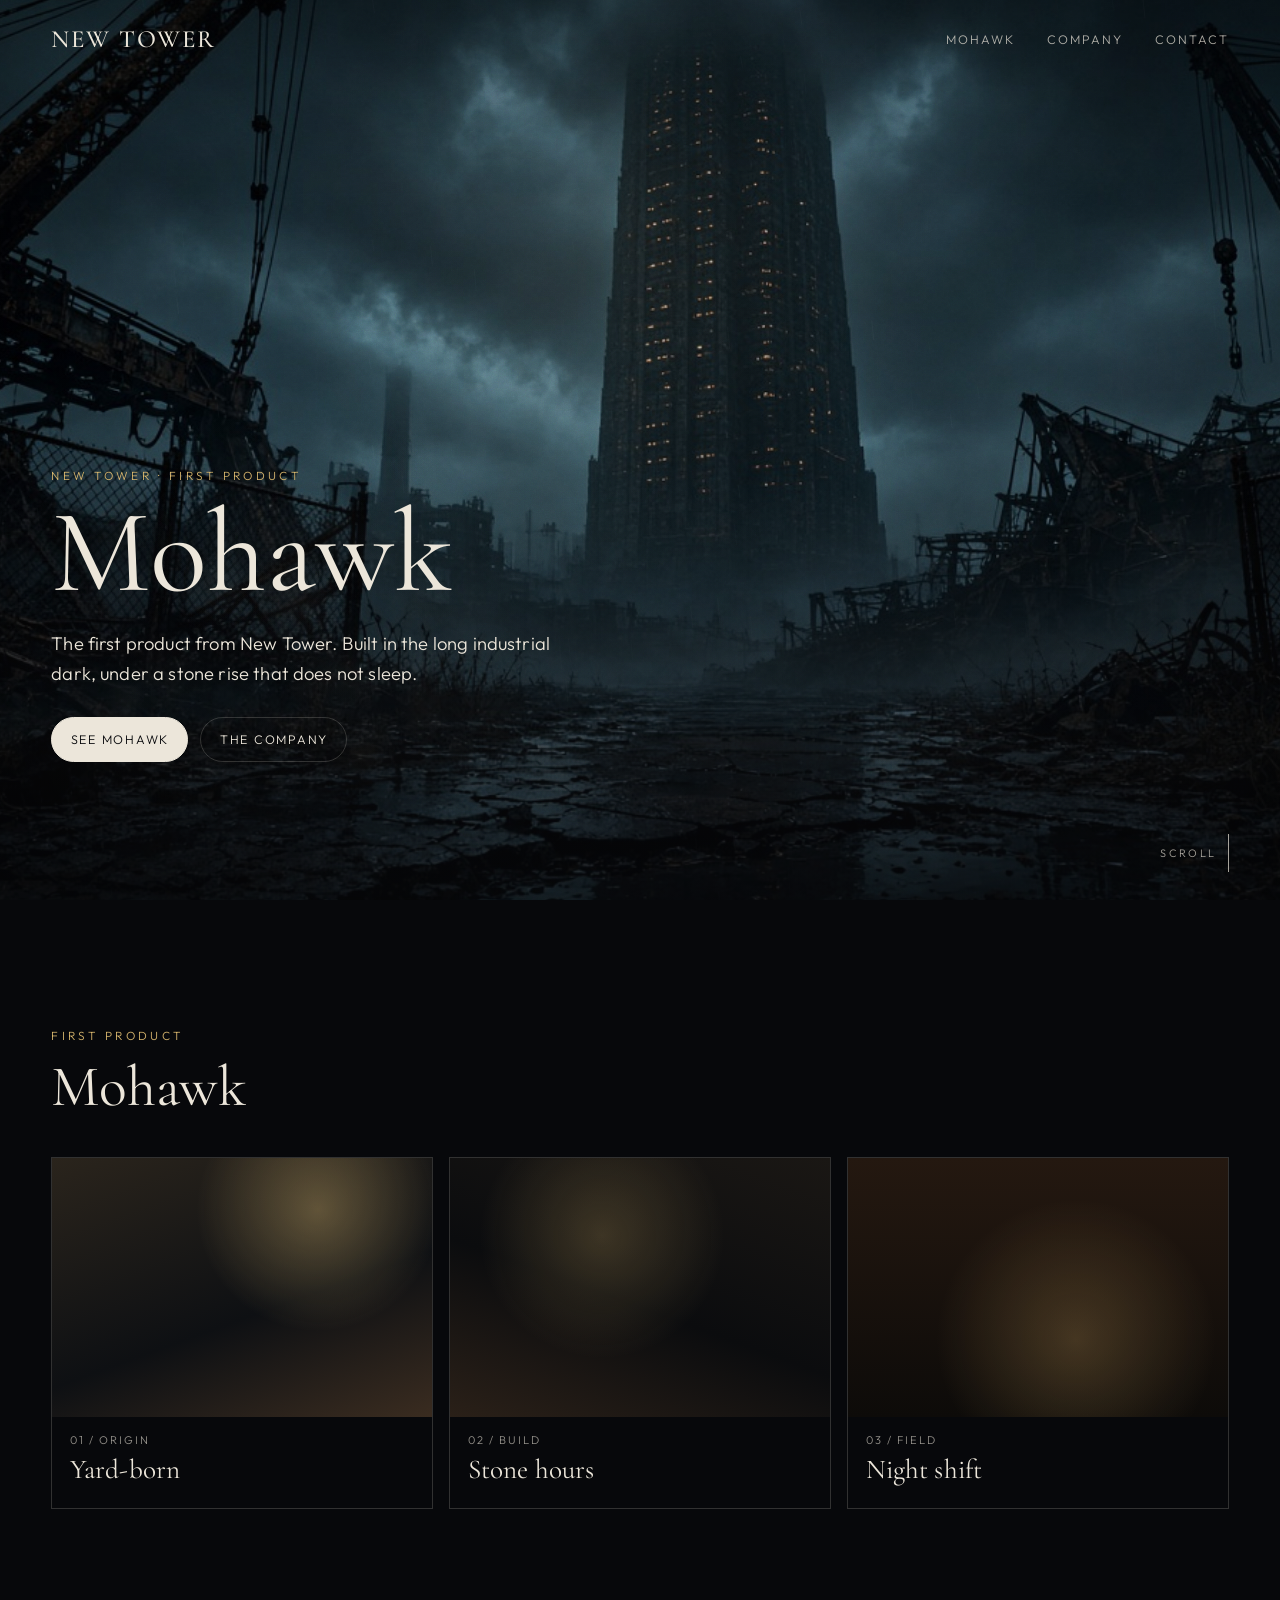
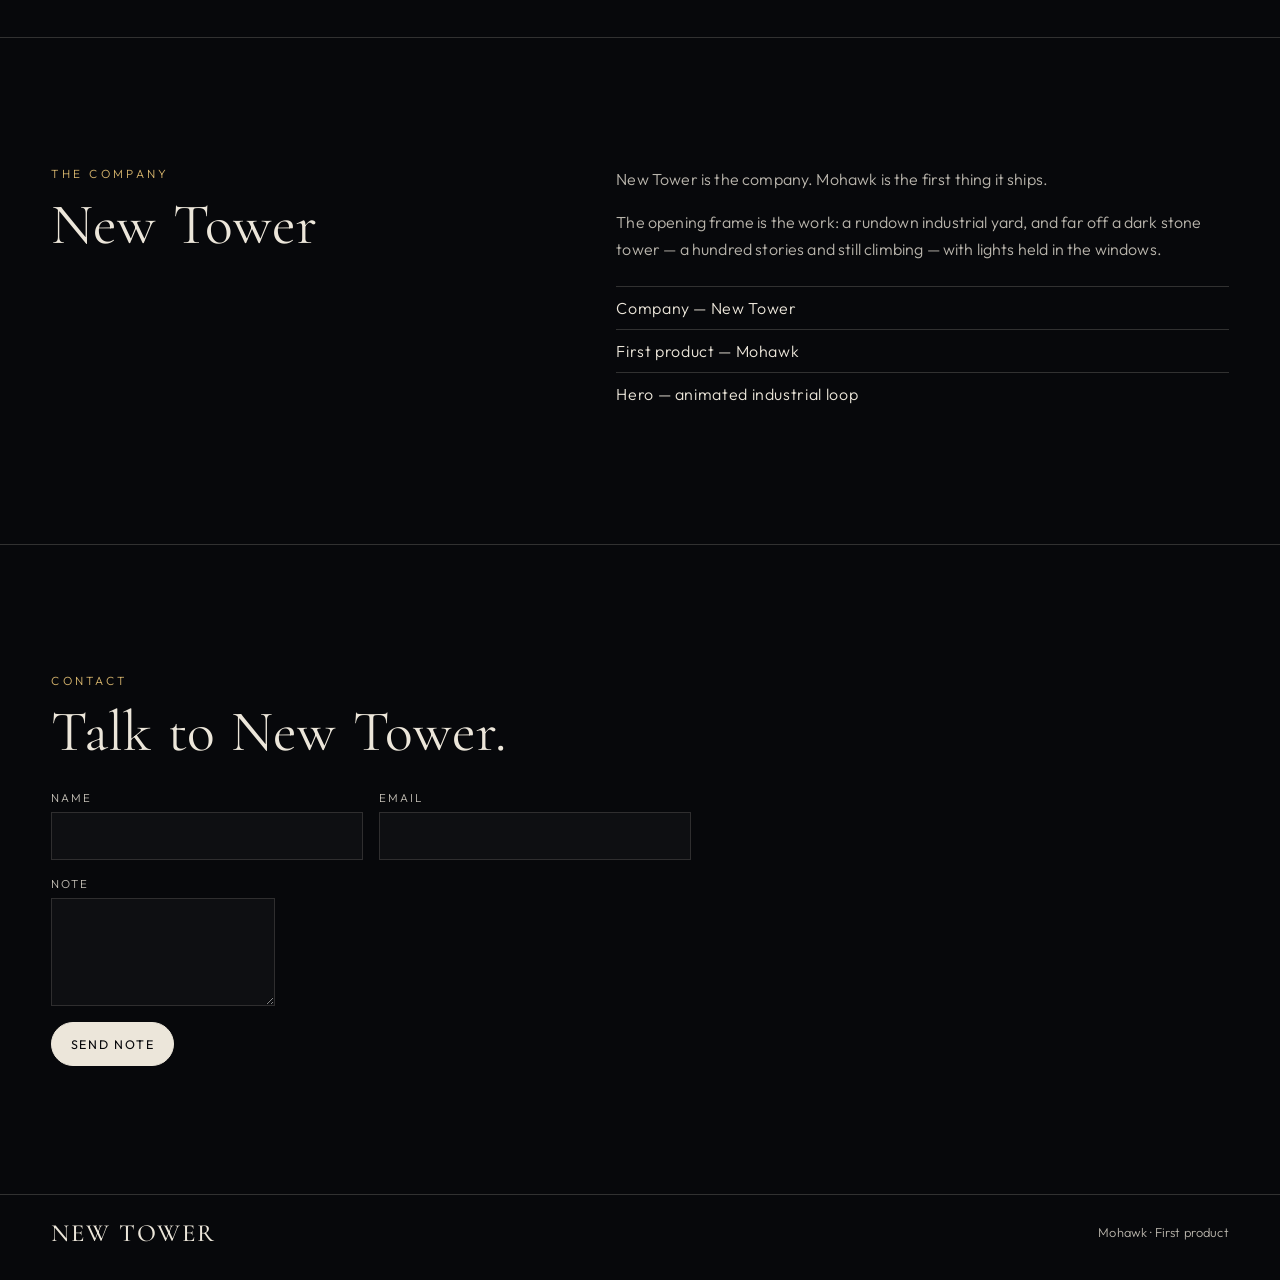
==== index.html @ 983c467b "Save the New Tower site with the Mohawk industrial hero. Co-authored-by: Cursor <cursoragent@cursor." ====
<!DOCTYPE html>
<html lang="en">
  <head>
    <meta charset="UTF-8" />
    <meta name="viewport" content="width=device-width, initial-scale=1.0" />
    <title>New Tower — Mohawk</title>
    <meta
      name="description"
      content="New Tower. Mohawk is the first product."
    />
    <link rel="preconnect" href="https://fonts.googleapis.com" />
    <link rel="preconnect" href="https://fonts.gstatic.com" crossorigin />
    <link
      href="https://fonts.googleapis.com/css2?family=Cormorant+Garamond:ital,wght@0,400;0,500;0,600;1,400&family=Outfit:wght@300;400;500;600&display=swap"
      rel="stylesheet"
    />
    <link rel="stylesheet" href="css/hero.css" />
  </head>
  <body>
    <section class="hero" aria-label="Introduction">
      <div class="hero-media" aria-hidden="true">
        <canvas id="hero-canvas"></canvas>
        <div class="hero-wash"></div>
        <div class="hero-grain"></div>
        <div class="hero-vignette"></div>
      </div>

      <header class="nav">
        <a class="logo" href="#">New Tower</a>
        <nav>
          <a href="#mohawk">Mohawk</a>
          <a href="#company">Company</a>
          <a href="#contact">Contact</a>
        </nav>
      </header>

      <div class="hero-copy">
        <p class="eyebrow">New Tower · First product</p>
        <h1>Mohawk</h1>
        <p class="lede">
          The first product from New Tower. Built in the long industrial dark,
          under a stone rise that does not sleep.
        </p>
        <div class="actions">
          <a class="btn primary" href="#mohawk">See Mohawk</a>
          <a class="btn ghost" href="#company">The company</a>
        </div>
      </div>

      <div class="hero-meta">
        <a class="scroll" href="#mohawk">
          <span>Scroll</span>
          <i></i>
        </a>
      </div>
    </section>

    <main>
      <section class="section" id="mohawk">
        <div class="section-head">
          <p class="kicker">First product</p>
          <h2>Mohawk</h2>
        </div>
        <div class="work-grid">
          <article class="card card-a">
            <div class="still"></div>
            <div class="card-copy">
              <p>01 / Origin</p>
              <h3>Yard-born</h3>
            </div>
          </article>
          <article class="card card-b">
            <div class="still"></div>
            <div class="card-copy">
              <p>02 / Build</p>
              <h3>Stone hours</h3>
            </div>
          </article>
          <article class="card card-c">
            <div class="still"></div>
            <div class="card-copy">
              <p>03 / Field</p>
              <h3>Night shift</h3>
            </div>
          </article>
        </div>
      </section>

      <section class="section studio" id="company">
        <div class="studio-grid">
          <div>
            <p class="kicker">The company</p>
            <h2>New Tower</h2>
          </div>
          <div class="studio-copy">
            <p>
              New Tower is the company. Mohawk is the first thing it ships.
            </p>
            <p>
              The opening frame is the work: a rundown industrial yard, and
              far off a dark stone tower — a hundred stories and still
              climbing — with lights held in the windows.
            </p>
            <ul>
              <li>Company — New Tower</li>
              <li>First product — Mohawk</li>
              <li>Hero — animated industrial loop</li>
            </ul>
          </div>
        </div>
      </section>

      <section class="section" id="contact">
        <div class="contact-panel">
          <p class="kicker">Contact</p>
          <h2>Talk to New Tower.</h2>
          <form class="contact-form" action="#" method="post">
            <label>
              Name
              <input type="text" name="name" autocomplete="name" required />
            </label>
            <label>
              Email
              <input type="email" name="email" autocomplete="email" required />
            </label>
            <label class="full">
              Note
              <textarea name="project" rows="4" required></textarea>
            </label>
            <button class="btn primary" type="submit">Send note</button>
          </form>
          <p class="form-status" hidden></p>
        </div>
      </section>
    </main>

    <footer class="footer">
      <a class="logo" href="#">New Tower</a>
      <p>Mohawk · First product</p>
    </footer>

    <script src="js/hero.js"></script>
  </body>
</html>
---- css/hero.css ----
:root {
  --ink: #07080b;
  --fog: #ece6da;
  --gold: #d7b56d;
  --line: rgba(236, 230, 218, 0.18);
  --ease: cubic-bezier(0.22, 1, 0.36, 1);
}

*,
*::before,
*::after {
  box-sizing: border-box;
}

html {
  scroll-behavior: smooth;
}

body {
  margin: 0;
  background: var(--ink);
  color: var(--fog);
  font-family: Outfit, system-ui, sans-serif;
  font-weight: 300;
  letter-spacing: 0.01em;
}

a {
  color: inherit;
  text-decoration: none;
}

.hero {
  position: relative;
  isolation: isolate;
  min-height: 100svh;
  overflow: hidden;
  display: grid;
  grid-template-rows: auto 1fr auto;
  padding: 1.5rem clamp(1.25rem, 4vw, 3.5rem) 1.75rem;
}

.hero-media,
.hero-media canvas,
.hero-wash,
.hero-grain,
.hero-vignette {
  position: absolute;
  inset: 0;
}

.hero-media {
  z-index: -1;
}

.hero-media canvas {
  width: 100%;
  height: 100%;
  object-fit: cover;
}

.hero-wash {
  background:
    linear-gradient(180deg, rgba(7, 8, 11, 0.22) 0%, rgba(7, 8, 11, 0.06) 38%, rgba(7, 8, 11, 0.72) 100%);
}

.hero-grain {
  opacity: 0.14;
  mix-blend-mode: overlay;
  pointer-events: none;
  background-image: url("data:image/svg+xml,%3Csvg xmlns='http://www.w3.org/2000/svg' width='180' height='180'%3E%3Cfilter id='n'%3E%3CfeTurbulence type='fractalNoise' baseFrequency='.85' numOctaves='4' stitchTiles='stitch'/%3E%3C/filter%3E%3Crect width='100%25' height='100%25' filter='url(%23n)'/%3E%3C/svg%3E");
  animation: grain 0.45s steps(2) infinite;
}

.hero-vignette {
  box-shadow: inset 0 0 12rem 2rem rgba(0, 0, 0, 0.28);
  pointer-events: none;
}

.nav,
.hero-copy,
.hero-meta {
  position: relative;
  z-index: 1;
}

.nav {
  display: flex;
  align-items: center;
  justify-content: space-between;
  gap: 1rem;
}

.logo {
  font-family: "Cormorant Garamond", Georgia, serif;
  font-size: 1.55rem;
  font-weight: 500;
  letter-spacing: 0.08em;
  text-transform: uppercase;
}

.nav nav {
  display: flex;
  gap: clamp(1rem, 3vw, 2rem);
  font-size: 0.78rem;
  letter-spacing: 0.16em;
  text-transform: uppercase;
}

.nav nav a {
  opacity: 0.72;
  transition: opacity 0.25s ease;
}

.nav nav a:hover,
.nav nav a:focus-visible {
  opacity: 1;
}

.hero-copy {
  align-self: end;
  max-width: 42rem;
  padding-bottom: clamp(2rem, 8vh, 5rem);
}

.eyebrow,
.kicker {
  margin: 0 0 1rem;
  font-size: 0.74rem;
  letter-spacing: 0.28em;
  text-transform: uppercase;
  color: var(--gold);
}

.hero-copy h1,
.section h2 {
  margin: 0;
  font-family: "Cormorant Garamond", Georgia, serif;
  font-weight: 400;
  letter-spacing: 0;
  word-spacing: 0.06em;
}

.hero-copy h1 {
  font-size: clamp(3.4rem, 10vw, 7.4rem);
  line-height: 0.92;
  animation: rise 1.15s var(--ease) 0.12s both;
}

.hero-copy h1 em {
  font-style: italic;
  color: #f4ecde;
}

.eyebrow {
  animation: rise 1.15s var(--ease) both;
}

.lede {
  max-width: 32rem;
  margin: 1.35rem 0 0;
  font-size: clamp(1rem, 2vw, 1.15rem);
  line-height: 1.6;
  opacity: 0.78;
  animation: rise 1.15s var(--ease) 0.24s both;
}

.actions {
  display: flex;
  flex-wrap: wrap;
  gap: 0.75rem;
  margin-top: 1.8rem;
  animation: rise 1.15s var(--ease) 0.36s both;
}

.btn {
  display: inline-flex;
  align-items: center;
  justify-content: center;
  min-height: 2.8rem;
  padding: 0 1.15rem;
  border: 1px solid var(--line);
  border-radius: 999px;
  font-size: 0.78rem;
  letter-spacing: 0.14em;
  text-transform: uppercase;
  background: transparent;
  color: var(--fog);
  cursor: pointer;
  font-family: inherit;
  transition: background 0.25s ease, color 0.25s ease, border-color 0.25s ease;
}

.btn.primary {
  background: var(--fog);
  color: var(--ink);
  border-color: var(--fog);
}

.btn.primary:hover,
.btn.primary:focus-visible {
  background: var(--gold);
  border-color: var(--gold);
}

.btn.ghost:hover,
.btn.ghost:focus-visible {
  border-color: var(--fog);
}

.hero-meta {
  display: flex;
  align-items: end;
  justify-content: flex-end;
  gap: 1rem;
}

.scroll {
  display: flex;
  align-items: center;
  gap: 0.7rem;
  font-size: 0.68rem;
  letter-spacing: 0.22em;
  text-transform: uppercase;
  opacity: 0.7;
}

.scroll i {
  width: 1px;
  height: 2.4rem;
  background: var(--fog);
  transform-origin: top;
  animation: draw 1.8s var(--ease) infinite;
}

.section {
  padding: clamp(4.5rem, 12vw, 8rem) clamp(1.25rem, 4vw, 3.5rem);
}

.section-head {
  max-width: 36rem;
  margin-bottom: 2.5rem;
}

.section h2 {
  font-size: clamp(2.2rem, 5vw, 3.6rem);
  line-height: 1;
}

.work-grid {
  display: grid;
  grid-template-columns: repeat(3, 1fr);
  gap: 1rem;
}

.card {
  display: grid;
  min-height: 22rem;
  overflow: hidden;
  border: 1px solid var(--line);
}

.still {
  min-height: 16rem;
}

.card-a .still {
  background:
    radial-gradient(circle at 70% 20%, rgba(232, 196, 120, 0.35), transparent 36%),
    linear-gradient(160deg, #2a241c, #0e1013 58%, #3a2c20);
}

.card-b .still {
  background:
    radial-gradient(circle at 40% 30%, rgba(180, 150, 90, 0.28), transparent 42%),
    linear-gradient(200deg, #1a1714, #0b0c0e 55%, #2a2018);
}

.card-c .still {
  background:
    radial-gradient(circle at 60% 70%, rgba(240, 190, 110, 0.22), transparent 48%),
    linear-gradient(180deg, #241810, #0d0b09);
}

.card-copy {
  padding: 1rem 1.1rem 1.15rem;
}

.card-copy p {
  margin: 0 0 0.35rem;
  font-size: 0.7rem;
  letter-spacing: 0.18em;
  text-transform: uppercase;
  opacity: 0.62;
}

.card-copy h3 {
  margin: 0;
  font-family: "Cormorant Garamond", Georgia, serif;
  font-size: 1.7rem;
  font-weight: 400;
}

.studio {
  border-top: 1px solid var(--line);
  border-bottom: 1px solid var(--line);
}

.studio-grid {
  display: grid;
  grid-template-columns: minmax(0, 0.9fr) minmax(0, 1.1fr);
  gap: clamp(1.5rem, 5vw, 5rem);
  align-items: start;
}

.studio-copy p,
.footer p {
  margin: 0 0 1rem;
  line-height: 1.7;
  opacity: 0.78;
}

.studio-copy ul {
  margin: 1.4rem 0 0;
  padding: 0;
  list-style: none;
}

.studio-copy li {
  padding: 0.7rem 0;
  border-top: 1px solid var(--line);
  letter-spacing: 0.04em;
}

.contact-panel {
  max-width: 40rem;
}

.contact-form {
  display: grid;
  grid-template-columns: 1fr 1fr;
  gap: 1rem;
  margin-top: 1.8rem;
}

.contact-form label {
  display: grid;
  gap: 0.45rem;
  font-size: 0.72rem;
  letter-spacing: 0.16em;
  text-transform: uppercase;
  opacity: 0.82;
}

.contact-form .full,
.contact-form .btn {
  grid-column: 1 / -1;
  justify-self: start;
}

.contact-form input,
.contact-form textarea {
  width: 100%;
  padding: 0.8rem 0.85rem;
  border: 1px solid var(--line);
  background: rgba(236, 230, 218, 0.04);
  color: var(--fog);
  font: inherit;
  font-size: 1rem;
  letter-spacing: 0;
  text-transform: none;
}

.contact-form input:focus,
.contact-form textarea:focus {
  outline: 1px solid var(--gold);
}

.form-status {
  margin: 1rem 0 0;
  color: var(--gold);
}

.footer {
  display: flex;
  justify-content: space-between;
  align-items: center;
  gap: 1rem;
  padding: 1.4rem clamp(1.25rem, 4vw, 3.5rem) 2rem;
  border-top: 1px solid var(--line);
}

.footer p {
  margin: 0;
  font-size: 0.8rem;
}

@keyframes rise {
  from {
    opacity: 0;
    transform: translateY(1.4rem);
  }
  to {
    opacity: 1;
    transform: none;
  }
}

@keyframes grain {
  0% { transform: translate(0, 0); }
  25% { transform: translate(-2%, 1%); }
  50% { transform: translate(1%, -2%); }
  75% { transform: translate(2%, 2%); }
  100% { transform: translate(0, 0); }
}

@keyframes draw {
  0% { transform: scaleY(0); opacity: 0; }
  40% { transform: scaleY(1); opacity: 1; }
  100% { transform: scaleY(1) translateY(0.6rem); opacity: 0; }
}

@media (max-width: 860px) {
  .work-grid,
  .studio-grid,
  .contact-form {
    grid-template-columns: 1fr;
  }
}

@media (max-width: 720px) {
  .nav nav {
    display: none;
  }

  .hero-copy h1 {
    font-size: clamp(3rem, 16vw, 4.6rem);
  }

  .footer {
    flex-direction: column;
    align-items: flex-start;
  }
}

@media (prefers-reduced-motion: reduce) {
  html {
    scroll-behavior: auto;
  }

  .eyebrow,
  .hero-copy h1,
  .lede,
  .actions,
  .hero-grain,
  .scroll i {
    animation: none;
  }
}
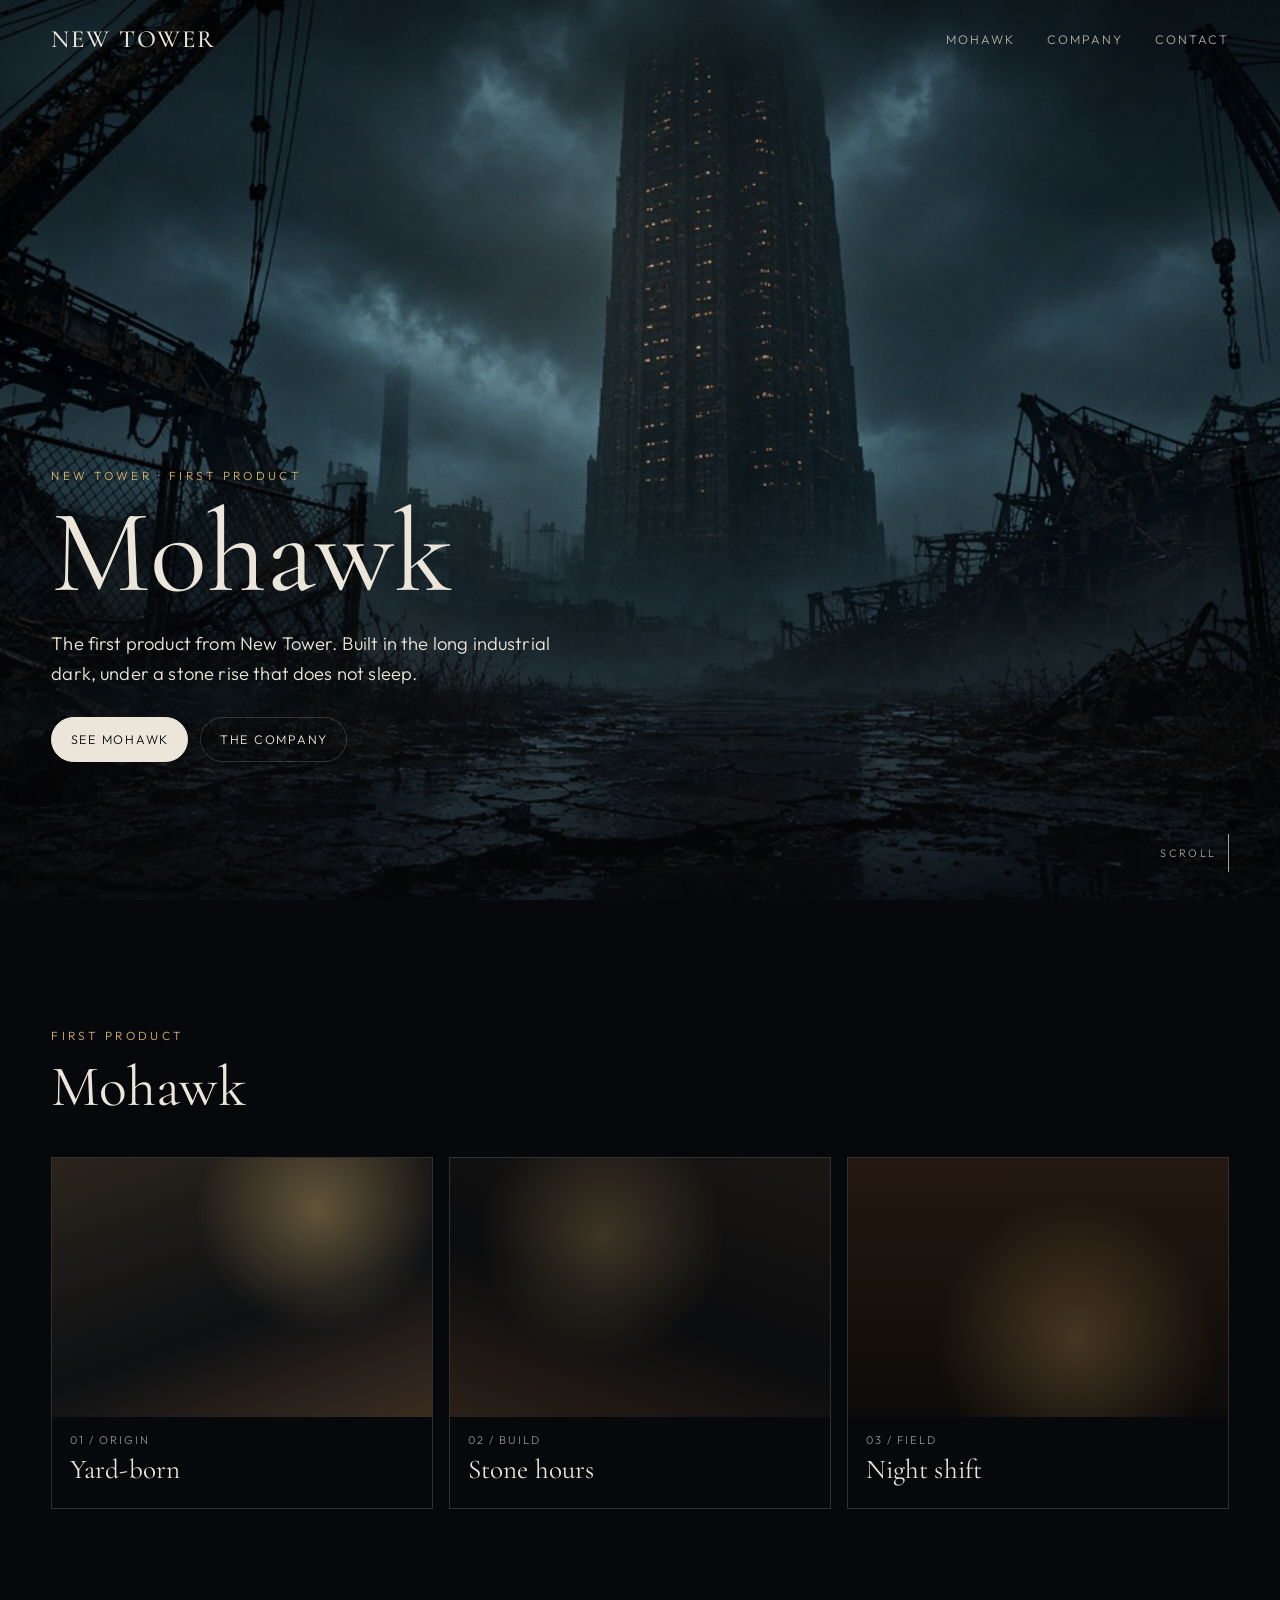
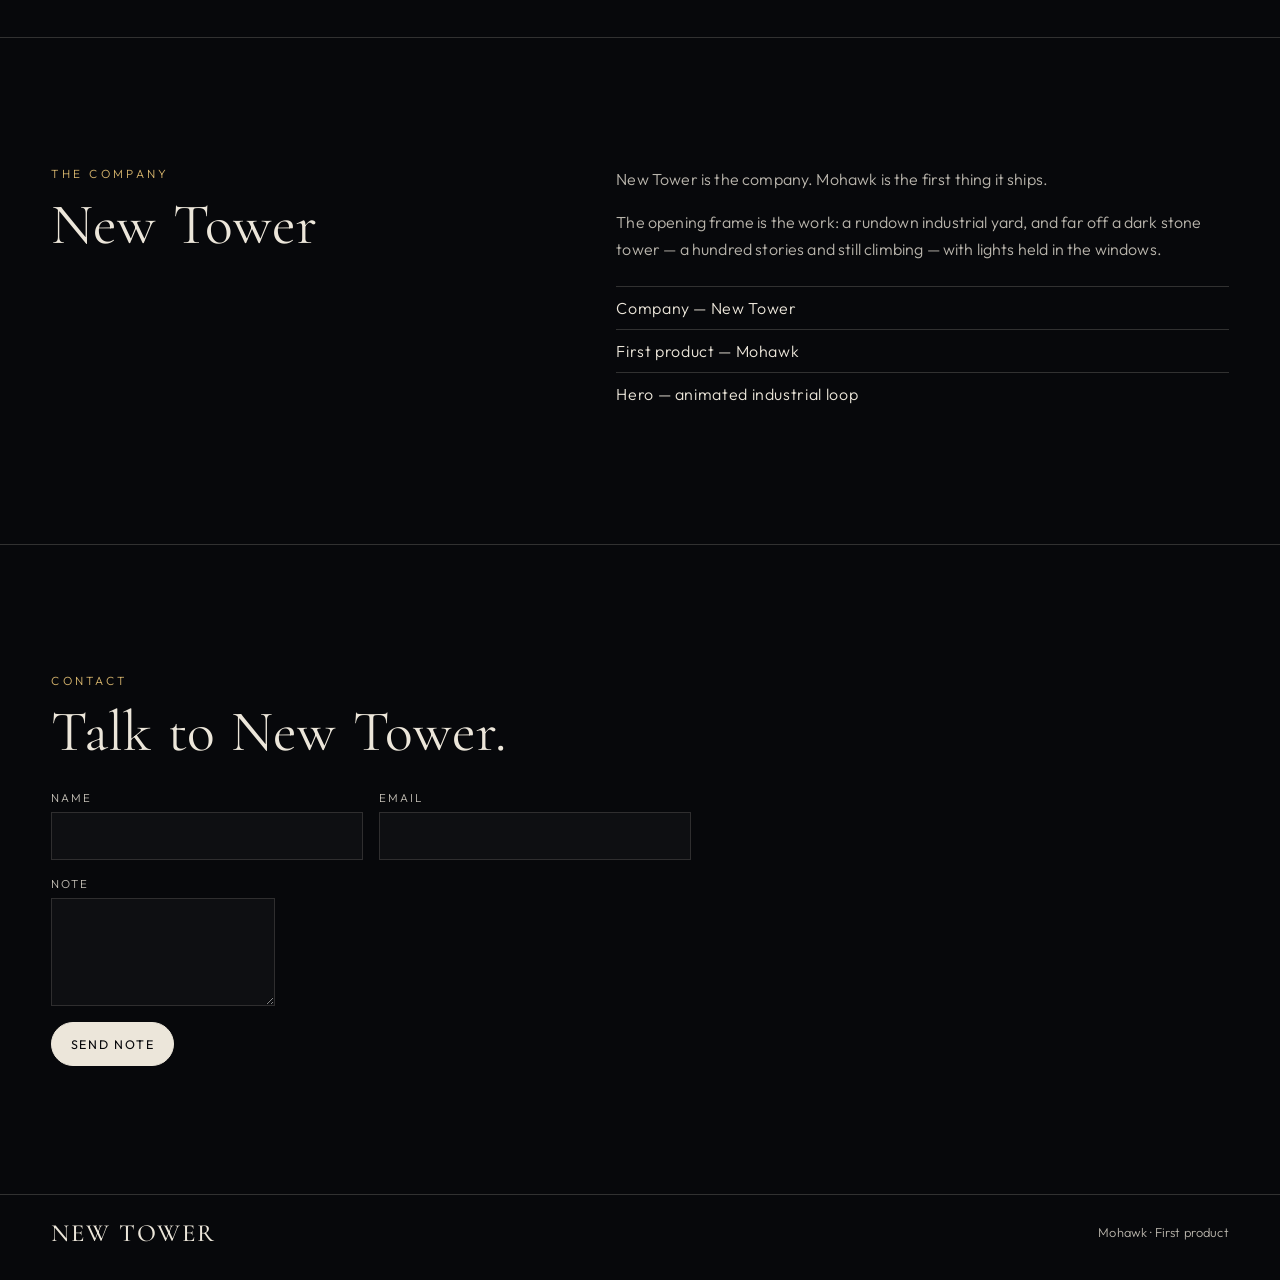
==== commit eb2a0524: "Give Mohawk and Company their own cinematic hero pages. Co-authored-by: Cursor <cursoragent@cursor.c" ====
--- a/index.html
+++ b/index.html
@@ -28,8 +28,8 @@
       <header class="nav">
         <a class="logo" href="#">New Tower</a>
         <nav>
-          <a href="#mohawk">Mohawk</a>
-          <a href="#company">Company</a>
+          <a href="mohawk.html">Mohawk</a>
+          <a href="company.html">Company</a>
           <a href="#contact">Contact</a>
         </nav>
       </header>
@@ -42,8 +42,8 @@
           under a stone rise that does not sleep.
         </p>
         <div class="actions">
-          <a class="btn primary" href="#mohawk">See Mohawk</a>
-          <a class="btn ghost" href="#company">The company</a>
+          <a class="btn primary" href="mohawk.html">See Mohawk</a>
+          <a class="btn ghost" href="company.html">The company</a>
         </div>
       </div>
 
--- a/css/hero.css
+++ b/css/hero.css
@@ -443,6 +443,21 @@
   }
 }
 
+.hero-mohawk .hero-wash {
+  background:
+    linear-gradient(180deg, rgba(7, 8, 11, 0.2) 0%, rgba(7, 8, 11, 0.06) 40%, rgba(7, 8, 11, 0.7) 100%);
+}
+
+.hero-mohawk .nav a[aria-current="page"],
+.hero-company .nav a[aria-current="page"] {
+  opacity: 1;
+}
+
+.hero-company .hero-wash {
+  background:
+    linear-gradient(180deg, rgba(7, 8, 11, 0.28) 0%, rgba(7, 8, 11, 0.08) 42%, rgba(7, 8, 11, 0.74) 100%);
+}
+
 @media (prefers-reduced-motion: reduce) {
   html {
     scroll-behavior: auto;
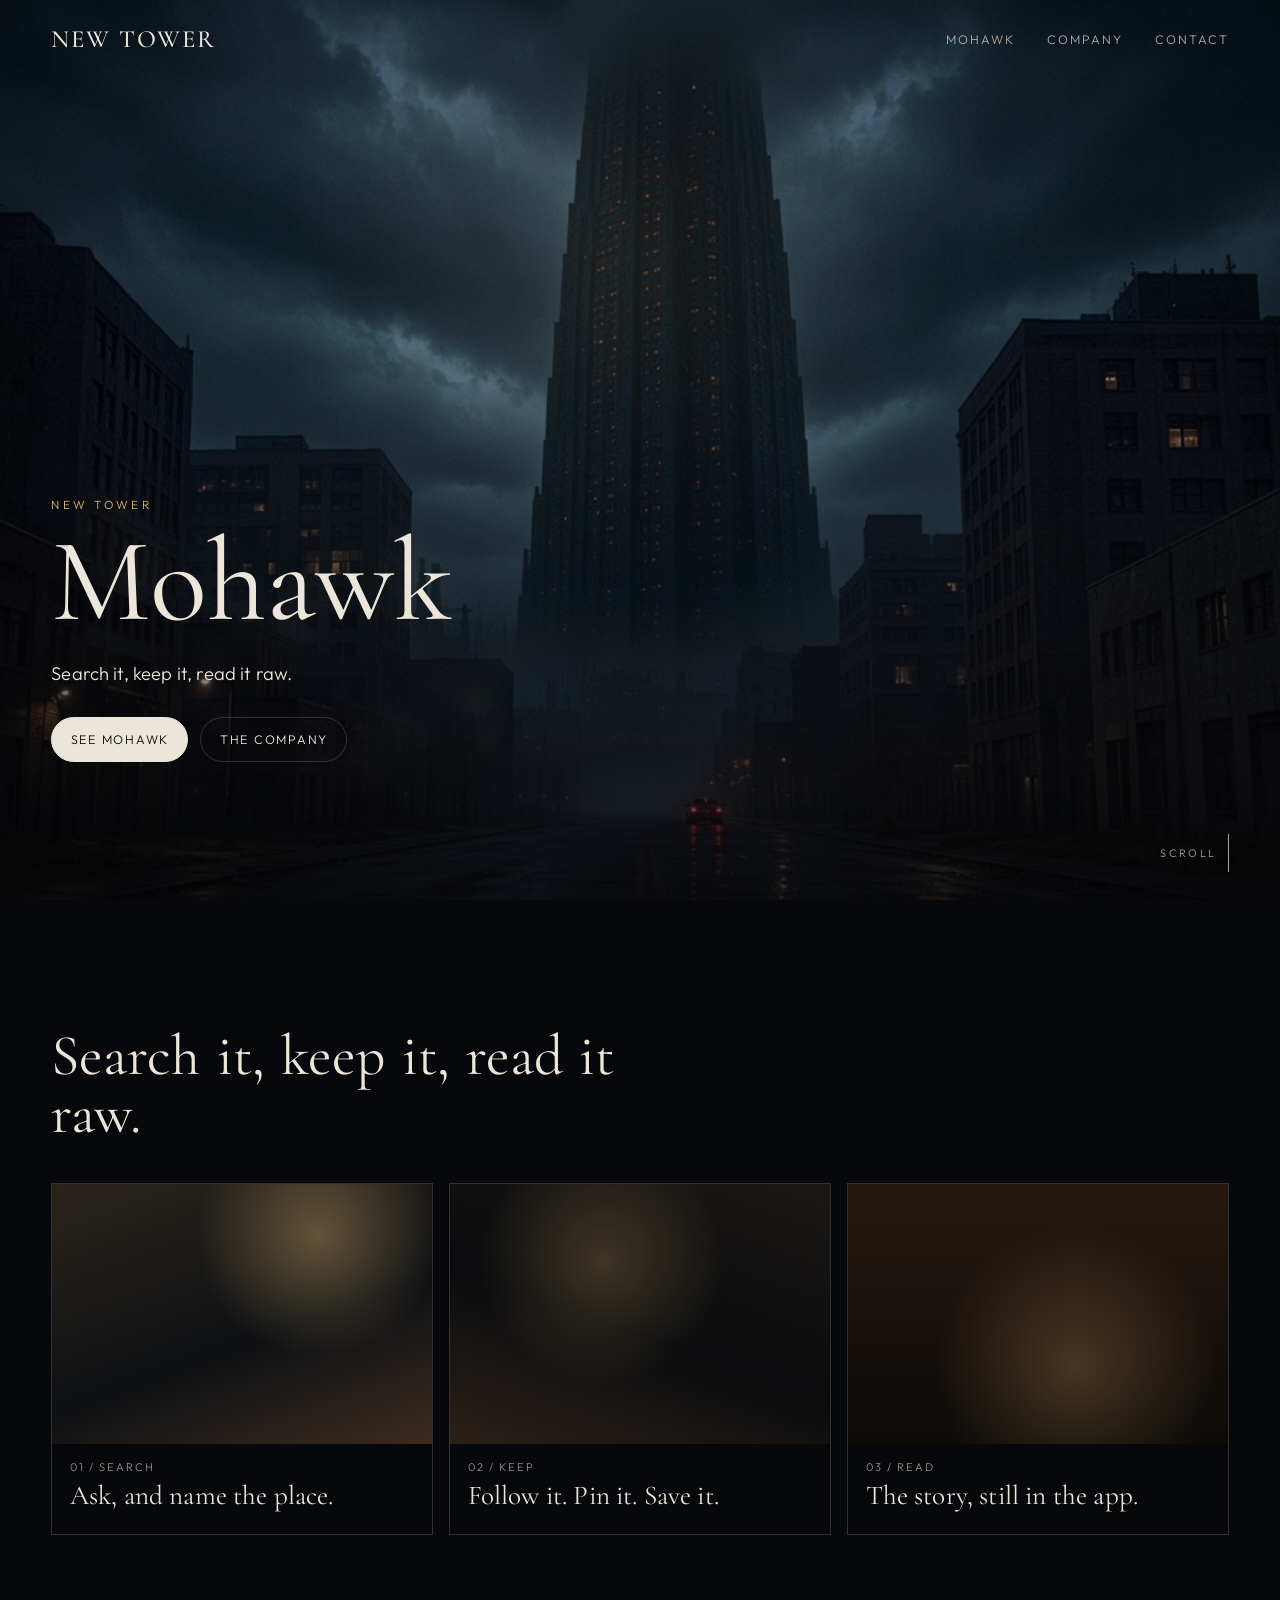
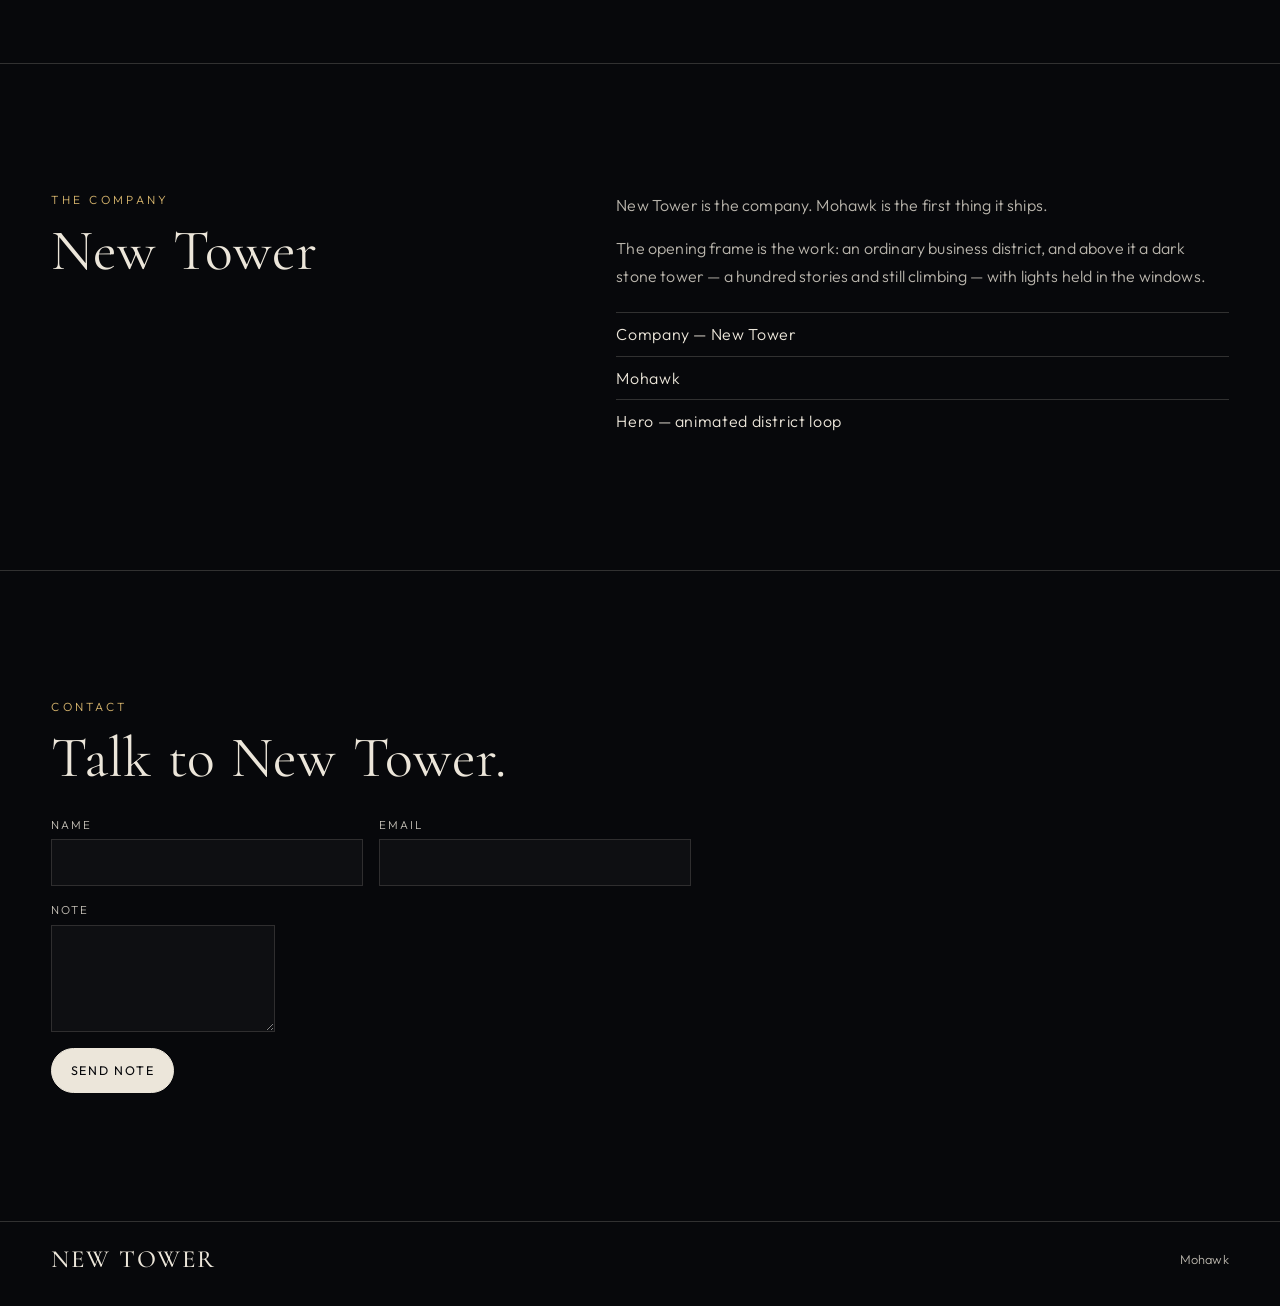
==== commit b295d188: "Publish the upturned crowd, the app in the sky, and the Mohawk product sheet. Co-authored-by: Cursor" ====
--- a/index.html
+++ b/index.html
@@ -6,7 +6,7 @@
     <title>New Tower — Mohawk</title>
     <meta
       name="description"
-      content="New Tower. Mohawk is the first product."
+      content="Search it, keep it, read it raw. Mohawk is a news reader from New Tower."
     />
     <link rel="preconnect" href="https://fonts.googleapis.com" />
     <link rel="preconnect" href="https://fonts.gstatic.com" crossorigin />
@@ -35,11 +35,10 @@
       </header>
 
       <div class="hero-copy">
-        <p class="eyebrow">New Tower · First product</p>
+        <p class="eyebrow">New Tower</p>
         <h1>Mohawk</h1>
         <p class="lede">
-          The first product from New Tower. Built in the long industrial dark,
-          under a stone rise that does not sleep.
+          Search it, keep it, read it raw.
         </p>
         <div class="actions">
           <a class="btn primary" href="mohawk.html">See Mohawk</a>
@@ -58,29 +57,28 @@
     <main>
       <section class="section" id="mohawk">
         <div class="section-head">
-          <p class="kicker">First product</p>
-          <h2>Mohawk</h2>
+          <h2>Search it, keep it, read it raw.</h2>
         </div>
         <div class="work-grid">
           <article class="card card-a">
             <div class="still"></div>
             <div class="card-copy">
-              <p>01 / Origin</p>
-              <h3>Yard-born</h3>
+              <p>01 / Search</p>
+              <h3>Ask, and name the place.</h3>
             </div>
           </article>
           <article class="card card-b">
             <div class="still"></div>
             <div class="card-copy">
-              <p>02 / Build</p>
-              <h3>Stone hours</h3>
+              <p>02 / Keep</p>
+              <h3>Follow it. Pin it. Save it.</h3>
             </div>
           </article>
           <article class="card card-c">
             <div class="still"></div>
             <div class="card-copy">
-              <p>03 / Field</p>
-              <h3>Night shift</h3>
+              <p>03 / Read</p>
+              <h3>The story, still in the app.</h3>
             </div>
           </article>
         </div>
@@ -97,14 +95,14 @@
               New Tower is the company. Mohawk is the first thing it ships.
             </p>
             <p>
-              The opening frame is the work: a rundown industrial yard, and
-              far off a dark stone tower — a hundred stories and still
+              The opening frame is the work: an ordinary business district,
+              and above it a dark stone tower — a hundred stories and still
               climbing — with lights held in the windows.
             </p>
             <ul>
               <li>Company — New Tower</li>
-              <li>First product — Mohawk</li>
-              <li>Hero — animated industrial loop</li>
+              <li>Mohawk</li>
+              <li>Hero — animated district loop</li>
             </ul>
           </div>
         </div>
@@ -136,7 +134,7 @@
 
     <footer class="footer">
       <a class="logo" href="#">New Tower</a>
-      <p>Mohawk · First product</p>
+      <p>Mohawk</p>
     </footer>
 
     <script src="js/hero.js"></script>
--- a/css/hero.css
+++ b/css/hero.css
@@ -311,6 +311,127 @@
   grid-template-columns: minmax(0, 0.9fr) minmax(0, 1.1fr);
   gap: clamp(1.5rem, 5vw, 5rem);
   align-items: start;
+}
+
+.sheet {
+  background: #f3efe6;
+  color: #1c1915;
+  padding: clamp(4.5rem, 10vw, 7rem) clamp(1.25rem, 4vw, 3.5rem) clamp(5rem, 12vw, 8rem);
+}
+
+.sheet-head {
+  max-width: 40rem;
+  margin-bottom: clamp(3rem, 8vw, 5.5rem);
+}
+
+.sheet .kicker {
+  color: #8a6232;
+}
+
+.sheet h2 {
+  margin: 0;
+  font-family: "Cormorant Garamond", Georgia, serif;
+  font-weight: 400;
+  font-size: clamp(2.4rem, 5vw, 4rem);
+  line-height: 0.95;
+  letter-spacing: 0;
+}
+
+.sheet .deck {
+  max-width: 36rem;
+  margin: 1.25rem 0 0;
+  line-height: 1.6;
+  opacity: 0.78;
+}
+
+.beat {
+  display: grid;
+  grid-template-columns: minmax(14rem, 18rem) minmax(0, 1fr);
+  gap: clamp(1.25rem, 3vw, 2.5rem);
+  align-items: start;
+  margin-top: clamp(3.5rem, 8vw, 6rem);
+}
+
+.beat-flip {
+  grid-template-columns: minmax(0, 1fr) minmax(14rem, 18rem);
+}
+
+.beat-flip .beat-copy {
+  order: 2;
+}
+
+.beat-copy p:first-child {
+  margin: 0 0 0.7rem;
+  font-size: 0.72rem;
+  letter-spacing: 0.22em;
+  color: #8a6232;
+}
+
+.beat-copy h3 {
+  margin: 0 0 0.8rem;
+  font-family: "Cormorant Garamond", Georgia, serif;
+  font-size: clamp(1.8rem, 3vw, 2.4rem);
+  font-weight: 400;
+}
+
+.beat-copy p:last-child {
+  margin: 0;
+  line-height: 1.65;
+  opacity: 0.8;
+}
+
+.plate {
+  position: relative;
+  margin: 0;
+  width: min(100%, 43.7rem);
+  justify-self: start;
+}
+
+.beat-flip .plate {
+  justify-self: end;
+}
+
+.plate img {
+  display: block;
+  width: 100%;
+  height: auto;
+  border: 1px solid rgba(28, 25, 21, 0.14);
+}
+
+.pin {
+  position: absolute;
+  z-index: 1;
+  left: var(--x);
+  top: var(--y);
+  display: inline-flex;
+  align-items: center;
+  gap: 0.45rem;
+  max-width: 12rem;
+  padding: 0.2rem 0.45rem 0.2rem 0;
+  background: rgba(243, 239, 230, 0.94);
+  color: #1c1915;
+  font-size: 0.68rem;
+  letter-spacing: 0.14em;
+  text-transform: uppercase;
+  line-height: 1.3;
+  transform: translateY(-50%);
+}
+
+.pin::before {
+  content: "";
+  width: 1.35rem;
+  height: 1px;
+  background: #8a6232;
+  flex: none;
+}
+
+.plate-night .pin {
+  background: rgba(16, 14, 12, 0.78);
+  color: #f3efe6;
+}
+
+.plate-night .pin::before {
+  background: #e7c27a;
 }
 
 .studio-copy p,
@@ -423,8 +544,30 @@
 @media (max-width: 860px) {
   .work-grid,
   .studio-grid,
-  .contact-form {
+  .contact-form,
+  .beat,
+  .beat-flip {
     grid-template-columns: 1fr;
+  }
+
+  .beat-flip .beat-copy {
+    order: 0;
+  }
+
+  .plate,
+  .beat-flip .plate {
+    width: 100%;
+    justify-self: stretch;
+  }
+
+  .pin {
+    position: static;
+    transform: none;
+    margin: 0.35rem 0.5rem 0 0;
+  }
+
+  .pin::before {
+    display: none;
   }
 }
 
@@ -446,6 +589,49 @@
 .hero-mohawk .hero-wash {
   background:
     linear-gradient(180deg, rgba(7, 8, 11, 0.2) 0%, rgba(7, 8, 11, 0.06) 40%, rgba(7, 8, 11, 0.7) 100%);
+}
+
+.hero-copy,
+.hero-meta,
+.hero-wash,
+.hero-grain,
+.hero-vignette {
+  transition: opacity 0.4s ease;
+}
+
+.hero.reel-product .hero-copy,
+.hero.reel-product .hero-meta,
+.hero.reel-product .hero-wash,
+.hero.reel-product .hero-grain,
+.hero.reel-product .hero-vignette {
+  opacity: 0;
+}
+
+.hero.reel-product .hero-copy,
+.hero.reel-product .hero-meta {
+  pointer-events: none;
+}
+
+.sky-line {
+  position: absolute;
+  z-index: 2;
+  left: clamp(1.25rem, 4vw, 3.5rem);
+  bottom: clamp(4.5rem, 12vh, 7rem);
+  margin: 0;
+  max-width: 14rem;
+  font-family: "Cormorant Garamond", Georgia, serif;
+  font-weight: 400;
+  font-size: clamp(2.15rem, 4.4vw, 3.35rem);
+  line-height: 0.98;
+  color: #f3efe6;
+  text-shadow: 0 0.2rem 1.4rem rgba(0, 0, 0, 0.72);
+  opacity: 0;
+  pointer-events: none;
+  transition: opacity 0.7s ease;
+}
+
+.hero.reel-sky .sky-line {
+  opacity: 1;
 }
 
 .hero-mohawk .nav a[aria-current="page"],
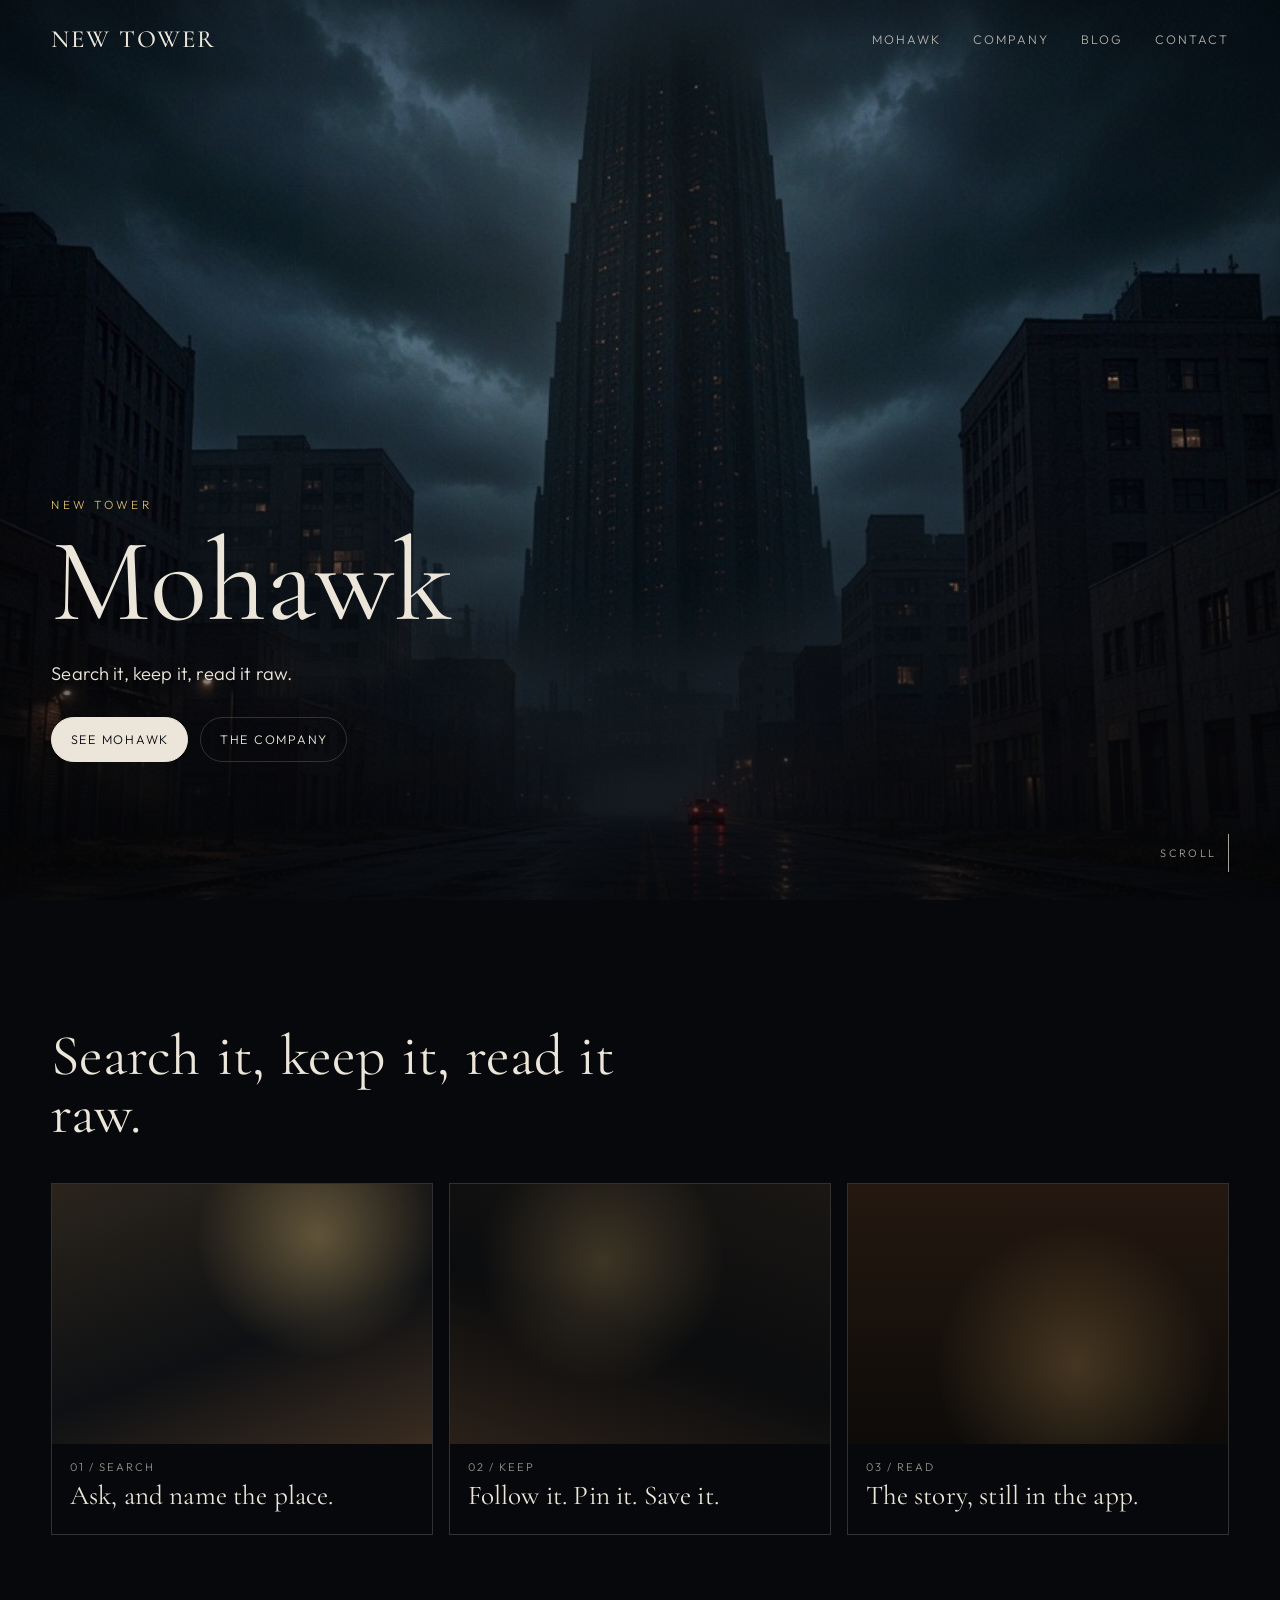
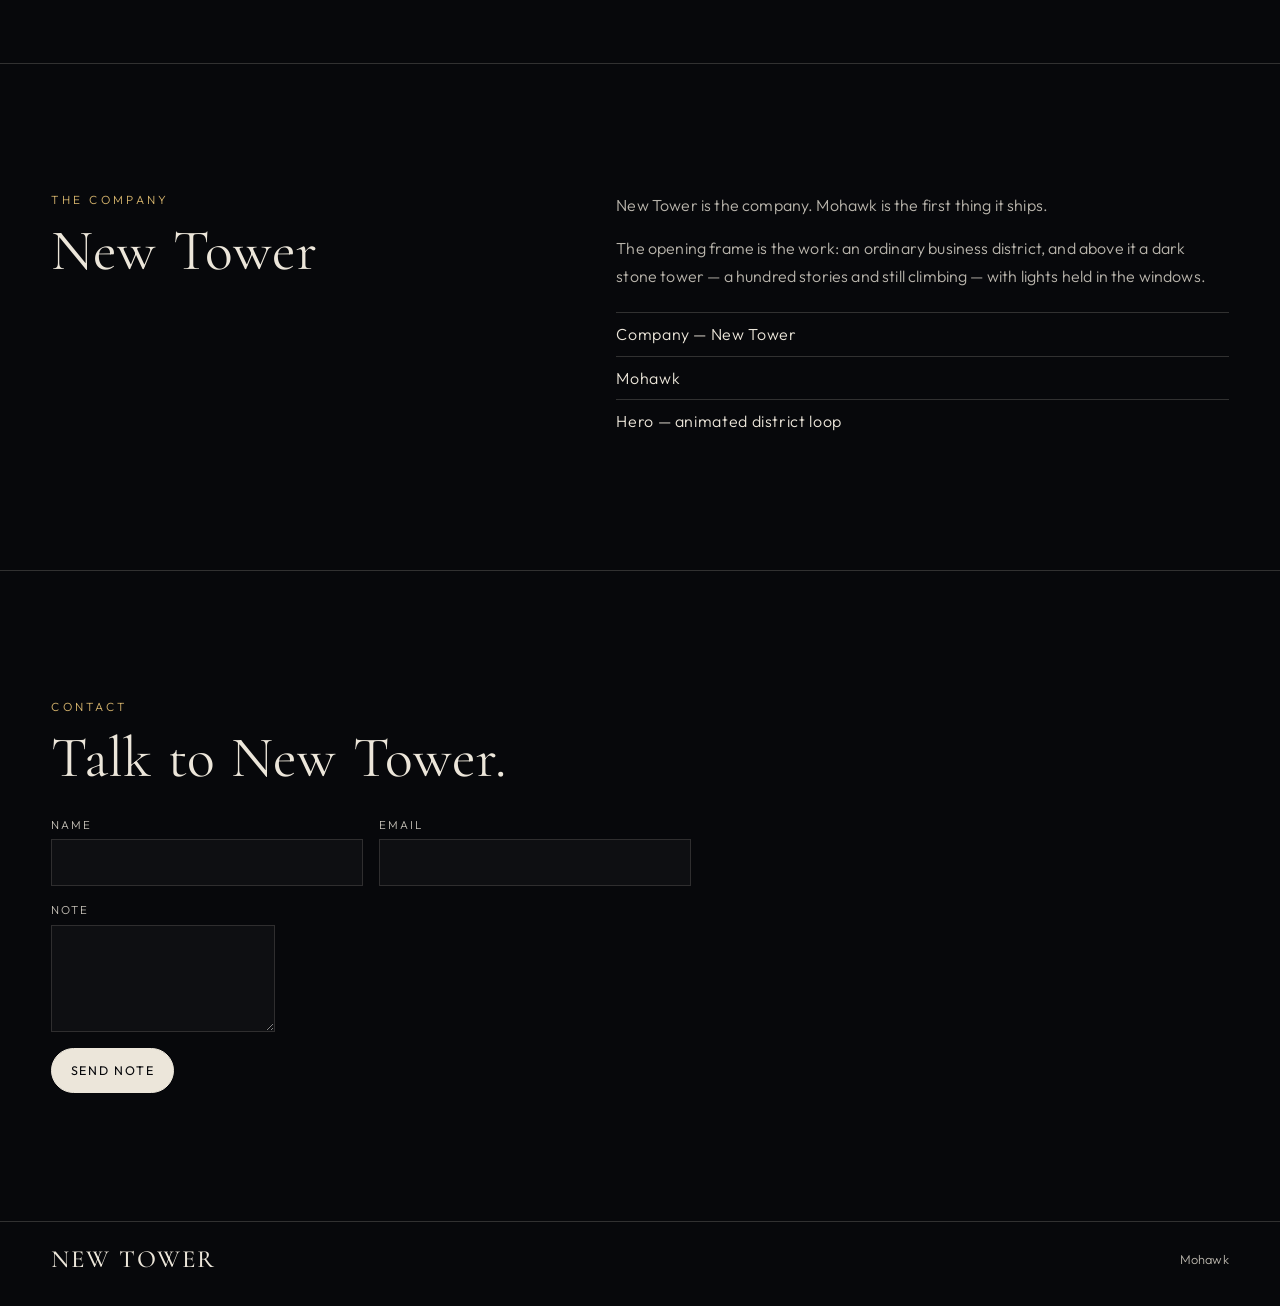
==== commit 0dd5d513: "End the company page at the hall and move the office photographs to the blog. Co-authored-by: Cursor" ====
--- a/index.html
+++ b/index.html
@@ -30,6 +30,7 @@
         <nav>
           <a href="mohawk.html">Mohawk</a>
           <a href="company.html">Company</a>
+          <a href="blog.html">Blog</a>
           <a href="#contact">Contact</a>
         </nav>
       </header>
--- a/css/hero.css
+++ b/css/hero.css
@@ -453,6 +453,59 @@
   letter-spacing: 0.04em;
 }
 
+.page-nav {
+  padding: 1.5rem clamp(1.25rem, 4vw, 3.5rem) 0;
+}
+
+.hero > .footer {
+  padding-left: 0;
+  padding-right: 0;
+  padding-bottom: 0;
+}
+
+.floor {
+  border-bottom: 1px solid var(--line);
+}
+
+.floor .section-head p {
+  max-width: 28rem;
+  margin: 1.1rem 0 0;
+  line-height: 1.7;
+  opacity: 0.78;
+}
+
+.floor-list {
+  display: grid;
+  gap: clamp(2.6rem, 6vw, 4.2rem);
+}
+
+.floor-list figure {
+  margin: 0;
+}
+
+.floor-list img {
+  display: block;
+  width: 100%;
+  height: auto;
+}
+
+.floor-list figcaption {
+  margin: 0.8rem 0 0;
+  font-family: "Cormorant Garamond", Georgia, serif;
+  font-size: clamp(1.3rem, 2vw, 1.65rem);
+  font-style: italic;
+  font-weight: 400;
+  letter-spacing: 0;
+  line-height: 1.3;
+}
+
+.floor-pair {
+  display: grid;
+  grid-template-columns: 1fr 1fr;
+  gap: clamp(1rem, 2vw, 1.4rem);
+  align-items: start;
+}
+
 .contact-panel {
   max-width: 40rem;
 }
@@ -544,6 +597,7 @@
 @media (max-width: 860px) {
   .work-grid,
   .studio-grid,
+  .floor-pair,
   .contact-form,
   .beat,
   .beat-flip {
@@ -641,7 +695,7 @@
 
 .hero-company .hero-wash {
   background:
-    linear-gradient(180deg, rgba(7, 8, 11, 0.28) 0%, rgba(7, 8, 11, 0.08) 42%, rgba(7, 8, 11, 0.74) 100%);
+    linear-gradient(180deg, rgba(7, 8, 11, 0.4) 0%, rgba(7, 8, 11, 0.02) 30%, rgba(7, 8, 11, 0.78) 66%, rgba(7, 8, 11, 0.94) 100%);
 }
 
 @media (prefers-reduced-motion: reduce) {
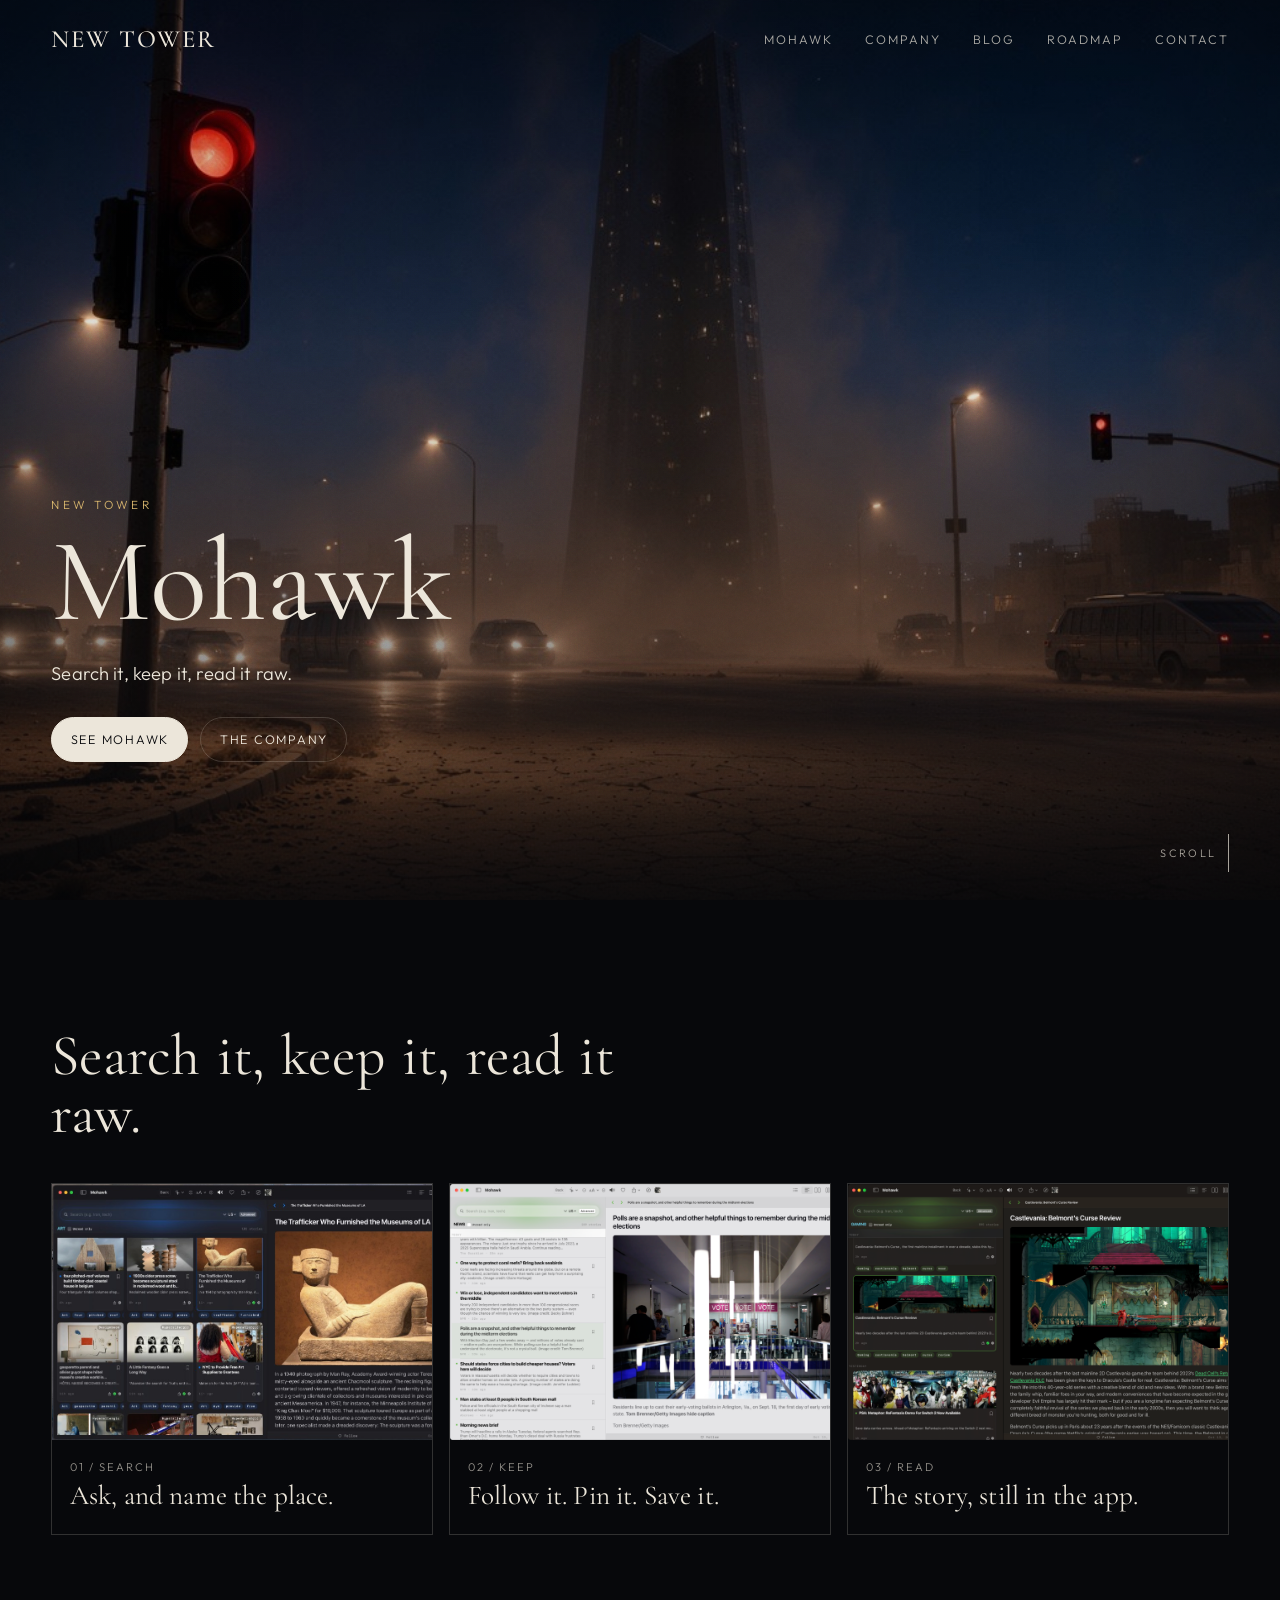
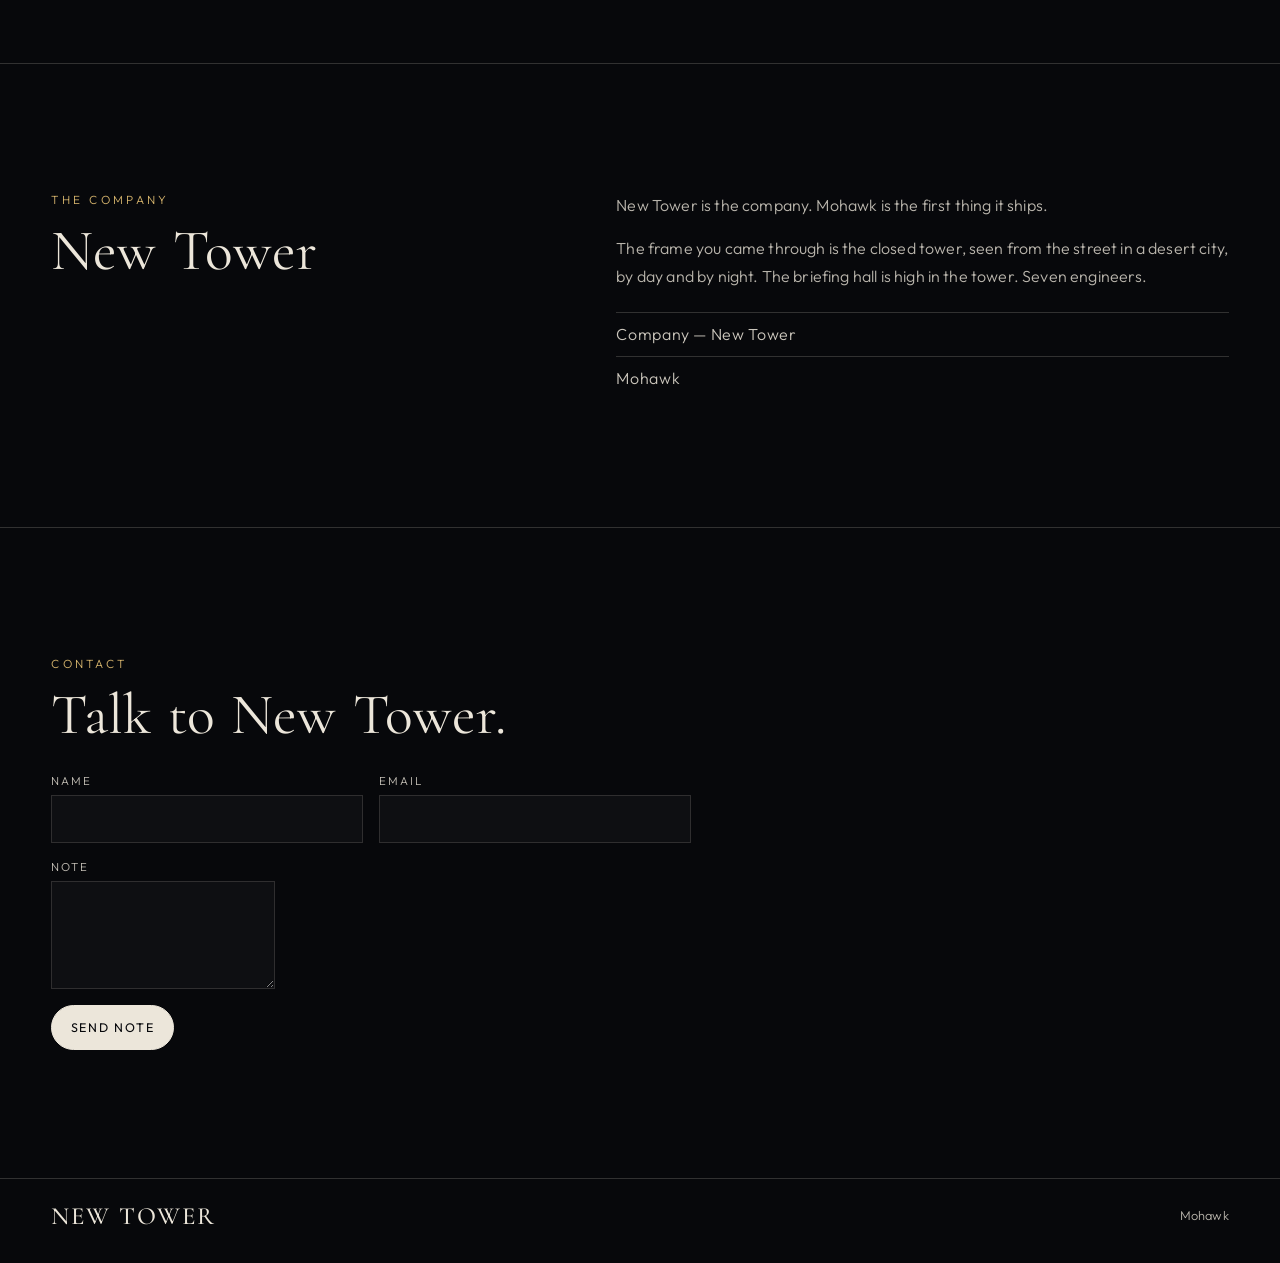
==== commit 2fb5cb1e: "Publish roadmap, Mohawk themes, and homepage story updates. Ship cycling PNW intersection heroes, Mi" ====
--- a/index.html
+++ b/index.html
@@ -14,7 +14,7 @@
       href="https://fonts.googleapis.com/css2?family=Cormorant+Garamond:ital,wght@0,400;0,500;0,600;1,400&family=Outfit:wght@300;400;500;600&display=swap"
       rel="stylesheet"
     />
-    <link rel="stylesheet" href="css/hero.css" />
+    <link rel="stylesheet" href="css/hero.css?v=publish" />
   </head>
   <body>
     <section class="hero" aria-label="Introduction">
@@ -31,6 +31,7 @@
           <a href="mohawk.html">Mohawk</a>
           <a href="company.html">Company</a>
           <a href="blog.html">Blog</a>
+          <a href="roadmap.html">Roadmap</a>
           <a href="#contact">Contact</a>
         </nav>
       </header>
@@ -61,22 +62,37 @@
           <h2>Search it, keep it, read it raw.</h2>
         </div>
         <div class="work-grid">
-          <article class="card card-a">
-            <div class="still"></div>
+          <article class="card">
+            <div class="still">
+              <img
+                src="img/app/art.jpg"
+                alt="Mohawk search on the Art desk, region set, stories open beside the piece."
+              />
+            </div>
             <div class="card-copy">
               <p>01 / Search</p>
               <h3>Ask, and name the place.</h3>
             </div>
           </article>
-          <article class="card card-b">
-            <div class="still"></div>
+          <article class="card">
+            <div class="still">
+              <img
+                src="img/app/news.png"
+                alt="Mohawk News desk, a saved list of stories, and Follow on the open article."
+              />
+            </div>
             <div class="card-copy">
               <p>02 / Keep</p>
               <h3>Follow it. Pin it. Save it.</h3>
             </div>
           </article>
-          <article class="card card-c">
-            <div class="still"></div>
+          <article class="card">
+            <div class="still">
+              <img
+                src="img/app/gaming.png"
+                alt="Mohawk reader open on a story, the piece still in the app."
+              />
+            </div>
             <div class="card-copy">
               <p>03 / Read</p>
               <h3>The story, still in the app.</h3>
@@ -96,14 +112,13 @@
               New Tower is the company. Mohawk is the first thing it ships.
             </p>
             <p>
-              The opening frame is the work: an ordinary business district,
-              and above it a dark stone tower — a hundred stories and still
-              climbing — with lights held in the windows.
+              The frame you came through is the closed tower, seen from the
+              street in a desert city, by day and by night. The briefing hall
+              is high in the tower. Seven engineers.
             </p>
             <ul>
-              <li>Company — New Tower</li>
-              <li>Mohawk</li>
-              <li>Hero — animated district loop</li>
+              <li><a href="company.html">Company — New Tower</a></li>
+              <li><a href="mohawk.html">Mohawk</a></li>
             </ul>
           </div>
         </div>
@@ -138,6 +153,6 @@
       <p>Mohawk</p>
     </footer>
 
-    <script src="js/hero.js"></script>
+    <script src="js/hero.js?v=rotate"></script>
   </body>
 </html>
--- a/css/hero.css
+++ b/css/hero.css
@@ -113,8 +113,70 @@
 }
 
 .nav nav a:hover,
-.nav nav a:focus-visible {
+.nav nav a:focus-visible,
+.nav nav a[data-plate][aria-current="true"] {
   opacity: 1;
+}
+
+.hero-mohawk .nav nav a[href="mohawk.html"] {
+  margin-left: 0.6rem;
+}
+
+.hero-roadmap .hero-plate {
+  position: absolute;
+  inset: 0;
+  width: 100%;
+  height: 100%;
+  object-fit: cover;
+  opacity: 0;
+  z-index: 0;
+  transition: opacity 1.6s ease;
+}
+
+.hero-roadmap .hero-plate.is-visible {
+  opacity: 1;
+  z-index: 1;
+}
+
+.roadmap-list {
+  margin: 0;
+  padding: 0;
+  list-style: none;
+  max-width: 36rem;
+}
+
+.hero-roadmap .hero-copy .roadmap-list {
+  animation: rise 1.15s var(--ease) 0.12s both;
+}
+
+.roadmap-list li {
+  display: flex;
+  align-items: center;
+  gap: clamp(0.85rem, 2.5vw, 1.25rem);
+  padding: 1.1rem 0;
+  border-top: 1px solid var(--line);
+  font-family: "Cormorant Garamond", Georgia, serif;
+  font-size: clamp(2rem, 4vw, 3rem);
+  line-height: 1;
+}
+
+.roadmap-app-icon {
+  flex-shrink: 0;
+  width: clamp(3rem, 7vw, 4.5rem);
+  height: clamp(3rem, 7vw, 4.5rem);
+  border-radius: 22%;
+  object-fit: cover;
+  box-shadow: 0 8px 28px rgba(0, 0, 0, 0.35);
+}
+
+.roadmap-list span {
+  display: block;
+  margin-top: 0.45rem;
+  font-family: Outfit, system-ui, sans-serif;
+  font-size: 0.74rem;
+  letter-spacing: 0.22em;
+  text-transform: uppercase;
+  color: var(--gold);
 }
 
 .hero-copy {
@@ -262,6 +324,14 @@
 
 .still {
   min-height: 16rem;
+}
+
+.still img {
+  display: block;
+  width: 100%;
+  height: 16rem;
+  object-fit: cover;
+  object-position: left top;
 }
 
 .card-a .still {
@@ -434,6 +504,43 @@
   background: #e7c27a;
 }
 
+.sheet-spotlight {
+  margin-top: clamp(4.5rem, 10vw, 7rem);
+  padding-top: clamp(2.5rem, 6vw, 4rem);
+  border-top: 1px solid rgba(28, 25, 21, 0.12);
+  max-width: 40rem;
+}
+
+.sheet-spotlight .spotlight-title {
+  margin: 0;
+  font-family: "Cormorant Garamond", Georgia, serif;
+  font-weight: 400;
+  font-size: clamp(2rem, 4vw, 3rem);
+  line-height: 1.05;
+}
+
+.sheet-spotlight .spotlight-deck {
+  margin: 1.1rem 0 0;
+  line-height: 1.65;
+  opacity: 0.82;
+}
+
+.sheet-spotlight + .beat {
+  margin-top: clamp(2.5rem, 6vw, 4rem);
+}
+
+.sheet-mark {
+  display: flex;
+  justify-content: flex-end;
+  margin: clamp(3.5rem, 8vw, 5.5rem) 0 0;
+}
+
+.sheet-mark img {
+  display: block;
+  width: clamp(8.5rem, 16vw, 12.5rem);
+  height: auto;
+}
+
 .studio-copy p,
 .footer p {
   margin: 0 0 1rem;
@@ -451,6 +558,52 @@
   padding: 0.7rem 0;
   border-top: 1px solid var(--line);
   letter-spacing: 0.04em;
+}
+
+.studio-copy a {
+  opacity: 0.86;
+}
+
+.studio-copy a:hover,
+.studio-copy a:focus-visible {
+  opacity: 1;
+}
+
+.themes {
+  padding-top: clamp(1.5rem, 4vw, 2.5rem);
+  background: #f3efe6;
+  color: #1c1915;
+}
+
+.themes .kicker {
+  color: #8a6232;
+}
+
+.themes .theme-grid img {
+  border-color: rgba(28, 25, 21, 0.14);
+}
+
+.themes .sheet-mark {
+  justify-content: center;
+  margin-top: clamp(2.5rem, 6vw, 4.5rem);
+}
+
+.theme-grid {
+  display: grid;
+  grid-template-columns: 1fr 1fr;
+  gap: 1.6rem 1rem;
+}
+
+.theme-grid figure {
+  margin: 0;
+}
+
+.theme-grid img {
+  display: block;
+  width: 70%;
+  height: auto;
+  margin-inline: auto;
+  border: 1px solid var(--line);
 }
 
 .page-nav {
@@ -596,6 +749,7 @@
 
 @media (max-width: 860px) {
   .work-grid,
+  .theme-grid,
   .studio-grid,
   .floor-pair,
   .contact-form,
@@ -689,13 +843,24 @@
 }
 
 .hero-mohawk .nav a[aria-current="page"],
+.hero-roadmap .nav a[aria-current="page"],
 .hero-company .nav a[aria-current="page"] {
   opacity: 1;
 }
 
+.hero-company {
+  height: 100svh;
+  min-height: 100svh;
+  max-height: 100svh;
+}
+
+.hero-company .hero-media canvas {
+  object-fit: contain;
+}
+
 .hero-company .hero-wash {
   background:
-    linear-gradient(180deg, rgba(7, 8, 11, 0.4) 0%, rgba(7, 8, 11, 0.02) 30%, rgba(7, 8, 11, 0.78) 66%, rgba(7, 8, 11, 0.94) 100%);
+    linear-gradient(180deg, rgba(7, 8, 11, 0.28) 0%, rgba(7, 8, 11, 0) 18%, rgba(7, 8, 11, 0) 62%, rgba(7, 8, 11, 0.55) 100%);
 }
 
 @media (prefers-reduced-motion: reduce) {
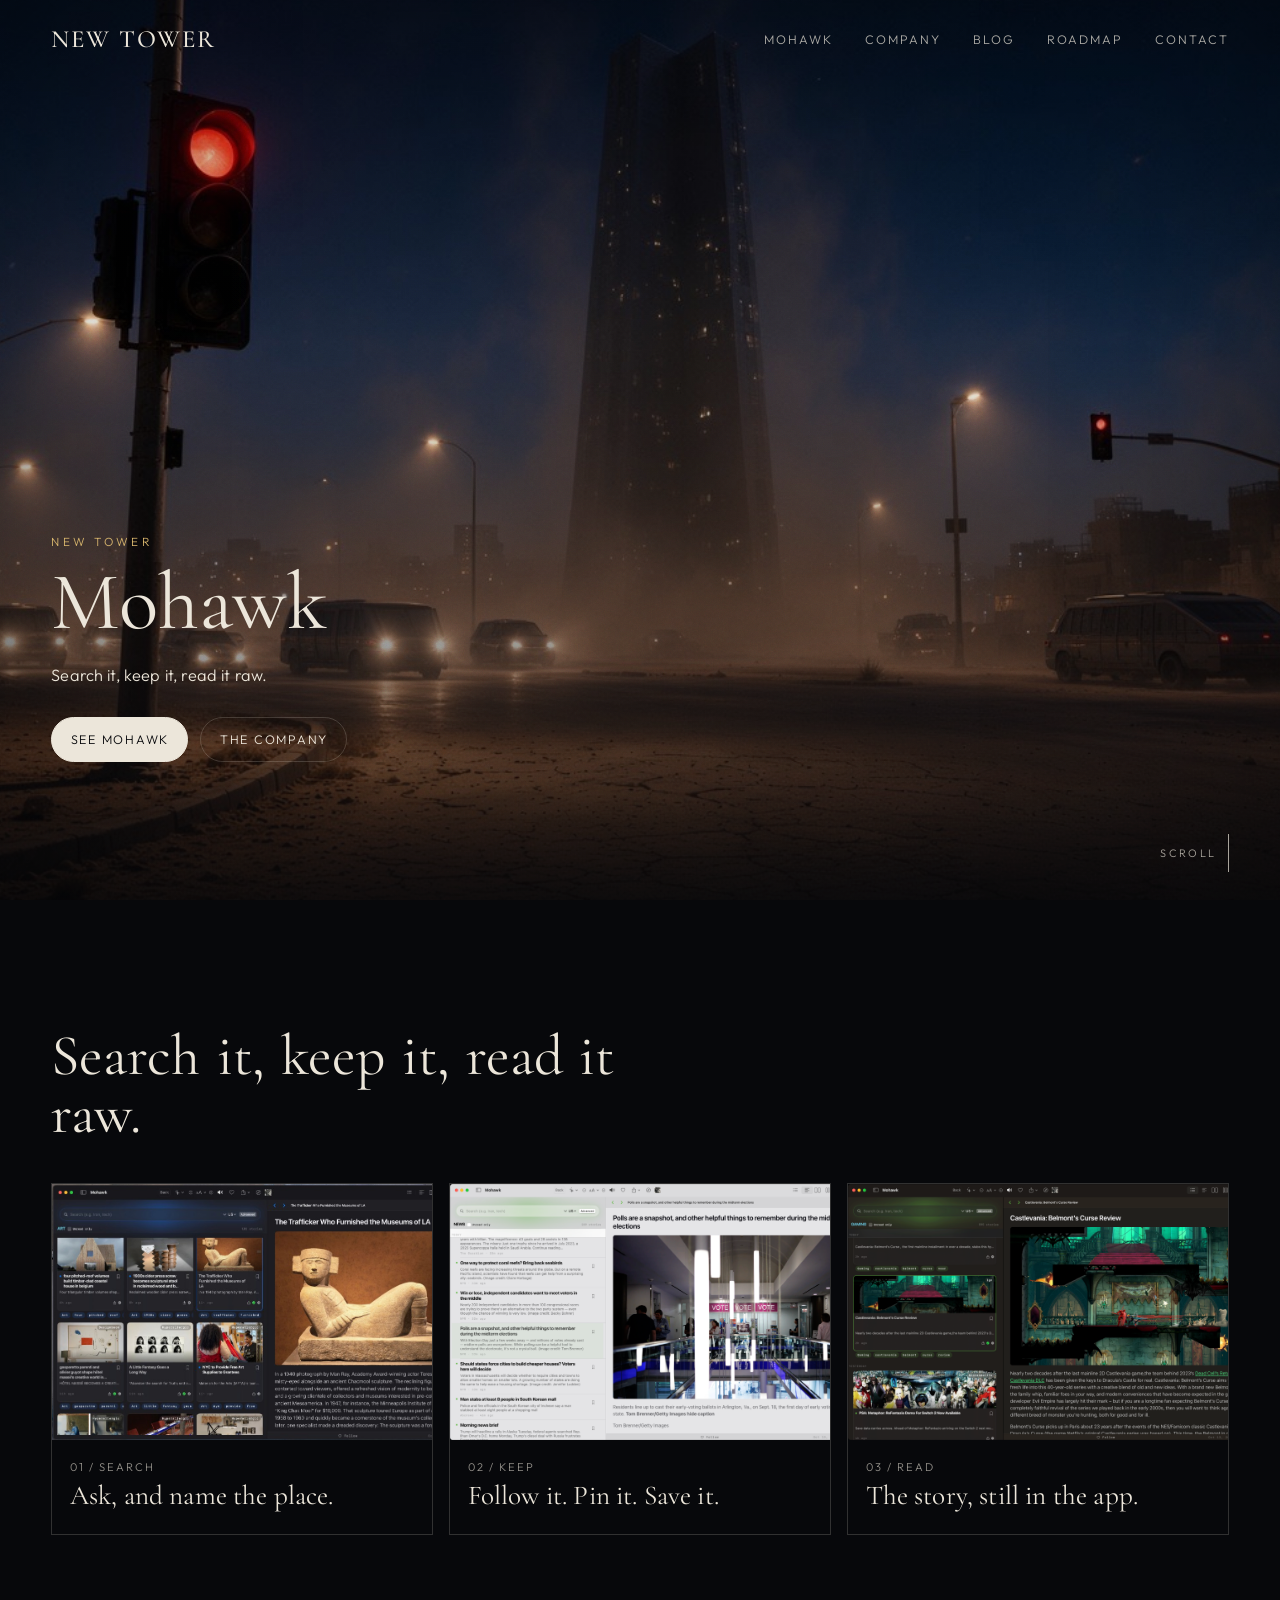
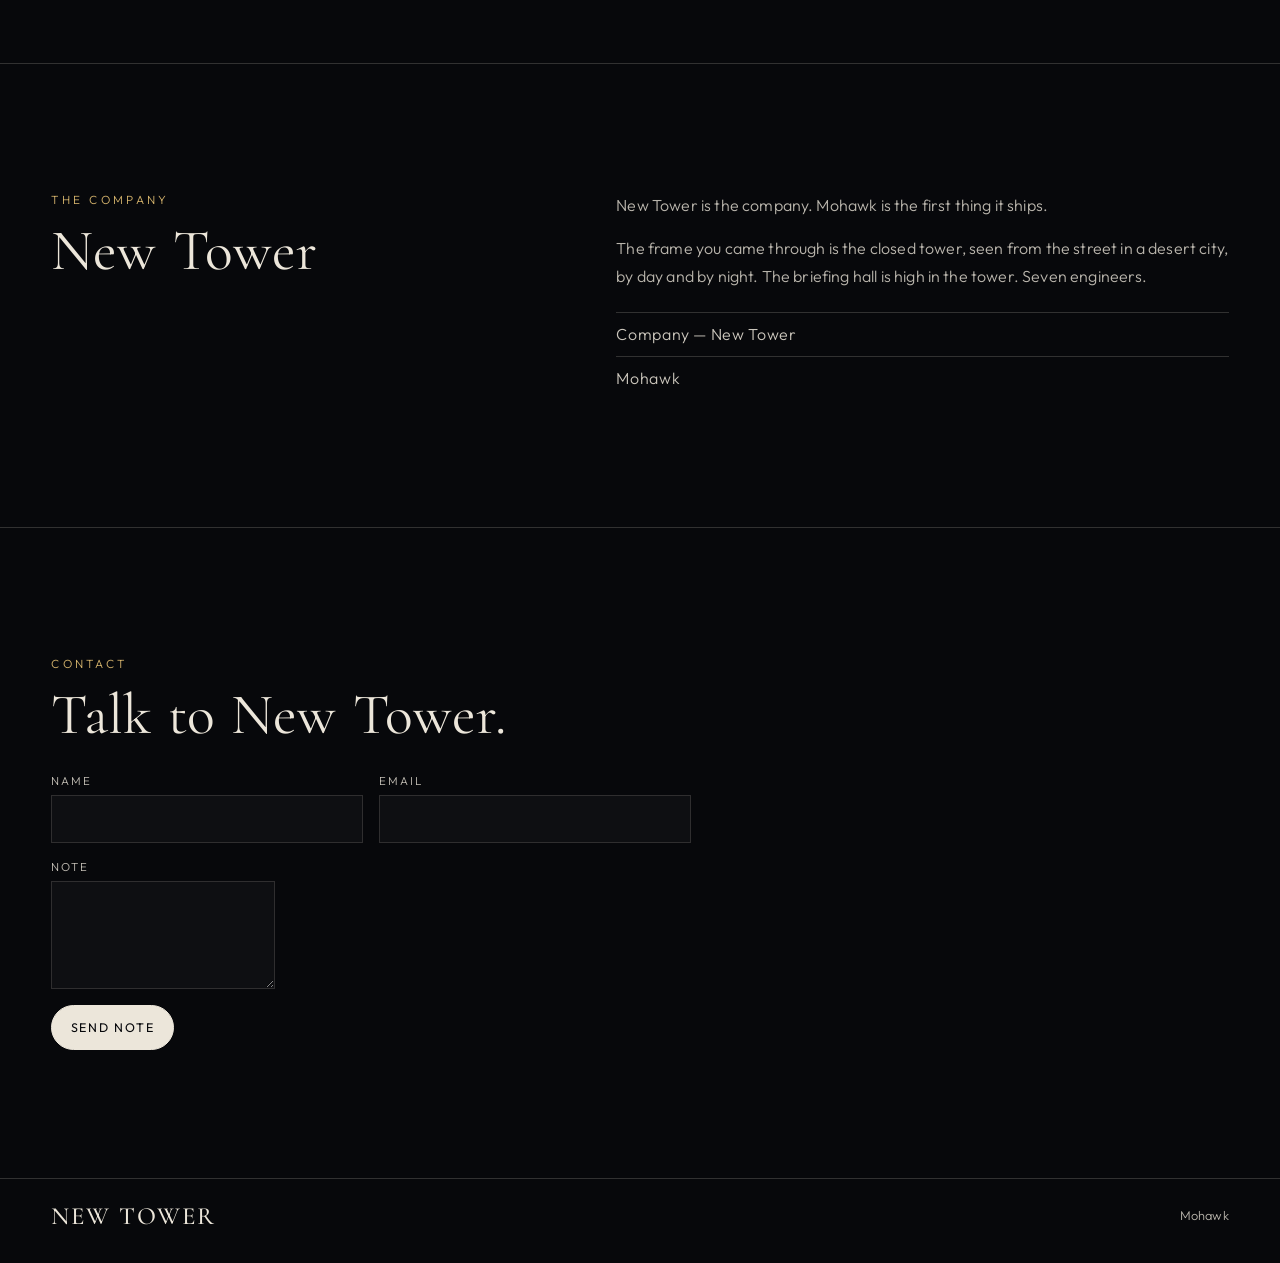
==== commit 4983a561: "Ship gritty-street Mohawk hero and document scene characters. Replace the desert cutaway plate with " ====
--- a/index.html
+++ b/index.html
@@ -14,10 +14,10 @@
       href="https://fonts.googleapis.com/css2?family=Cormorant+Garamond:ital,wght@0,400;0,500;0,600;1,400&family=Outfit:wght@300;400;500;600&display=swap"
       rel="stylesheet"
     />
-    <link rel="stylesheet" href="css/hero.css?v=publish" />
+    <link rel="stylesheet" href="css/hero.css?v=home-copy2" />
   </head>
   <body>
-    <section class="hero" aria-label="Introduction">
+    <section class="hero hero-home" aria-label="Introduction">
       <div class="hero-media" aria-hidden="true">
         <canvas id="hero-canvas"></canvas>
         <div class="hero-wash"></div>
--- a/css/hero.css
+++ b/css/hero.css
@@ -145,20 +145,52 @@
   max-width: 36rem;
 }
 
-.hero-roadmap .hero-copy .roadmap-list {
-  animation: rise 1.15s var(--ease) 0.12s both;
+.hero-roadmap {
+  min-height: 0;
+  height: clamp(22rem, 62svh, 40rem);
+  max-height: 62svh;
+}
+
+.roadmap-main {
+  background: var(--ink);
+  color: var(--fog);
+}
+
+.roadmap-sheet {
+  padding-top: clamp(3rem, 8vw, 5rem);
+  padding-bottom: clamp(4rem, 10vw, 7rem);
+}
+
+.roadmap-sheet .roadmap-list {
+  max-width: 44rem;
 }
 
 .roadmap-list li {
   display: flex;
-  align-items: center;
+  align-items: flex-start;
   gap: clamp(0.85rem, 2.5vw, 1.25rem);
-  padding: 1.1rem 0;
+  padding: 1.35rem 0;
   border-top: 1px solid var(--line);
+}
+
+.roadmap-item-name {
+  margin: 0;
   font-family: "Cormorant Garamond", Georgia, serif;
   font-size: clamp(2rem, 4vw, 3rem);
   line-height: 1;
 }
+
+.roadmap-item-blurb {
+  max-width: 34rem;
+  margin: 0.85rem 0 0;
+  font-family: Outfit, system-ui, sans-serif;
+  font-size: clamp(0.92rem, 1.6vw, 1.05rem);
+  font-weight: 400;
+  line-height: 1.55;
+  letter-spacing: 0.01em;
+  opacity: 0.82;
+}
+
 
 .roadmap-app-icon {
   flex-shrink: 0;
@@ -207,6 +239,14 @@
   font-size: clamp(3.4rem, 10vw, 7.4rem);
   line-height: 0.92;
   animation: rise 1.15s var(--ease) 0.12s both;
+}
+
+.hero-home .hero-copy h1 {
+  font-size: clamp(2.5rem, 7.2vw, 5.1rem);
+}
+
+.hero-home .lede {
+  font-size: clamp(0.9rem, 1.6vw, 1.02rem);
 }
 
 .hero-copy h1 em {
@@ -788,10 +828,23 @@
     font-size: clamp(3rem, 16vw, 4.6rem);
   }
 
+  .hero-home .hero-copy h1 {
+    font-size: clamp(2.25rem, 13vw, 3.45rem);
+  }
+
   .footer {
     flex-direction: column;
     align-items: flex-start;
   }
+}
+
+.hero-mohawk .hero-plate {
+  position: absolute;
+  inset: 0;
+  width: 100%;
+  height: 100%;
+  object-fit: cover;
+  object-position: center;
 }
 
 .hero-mohawk .hero-wash {
